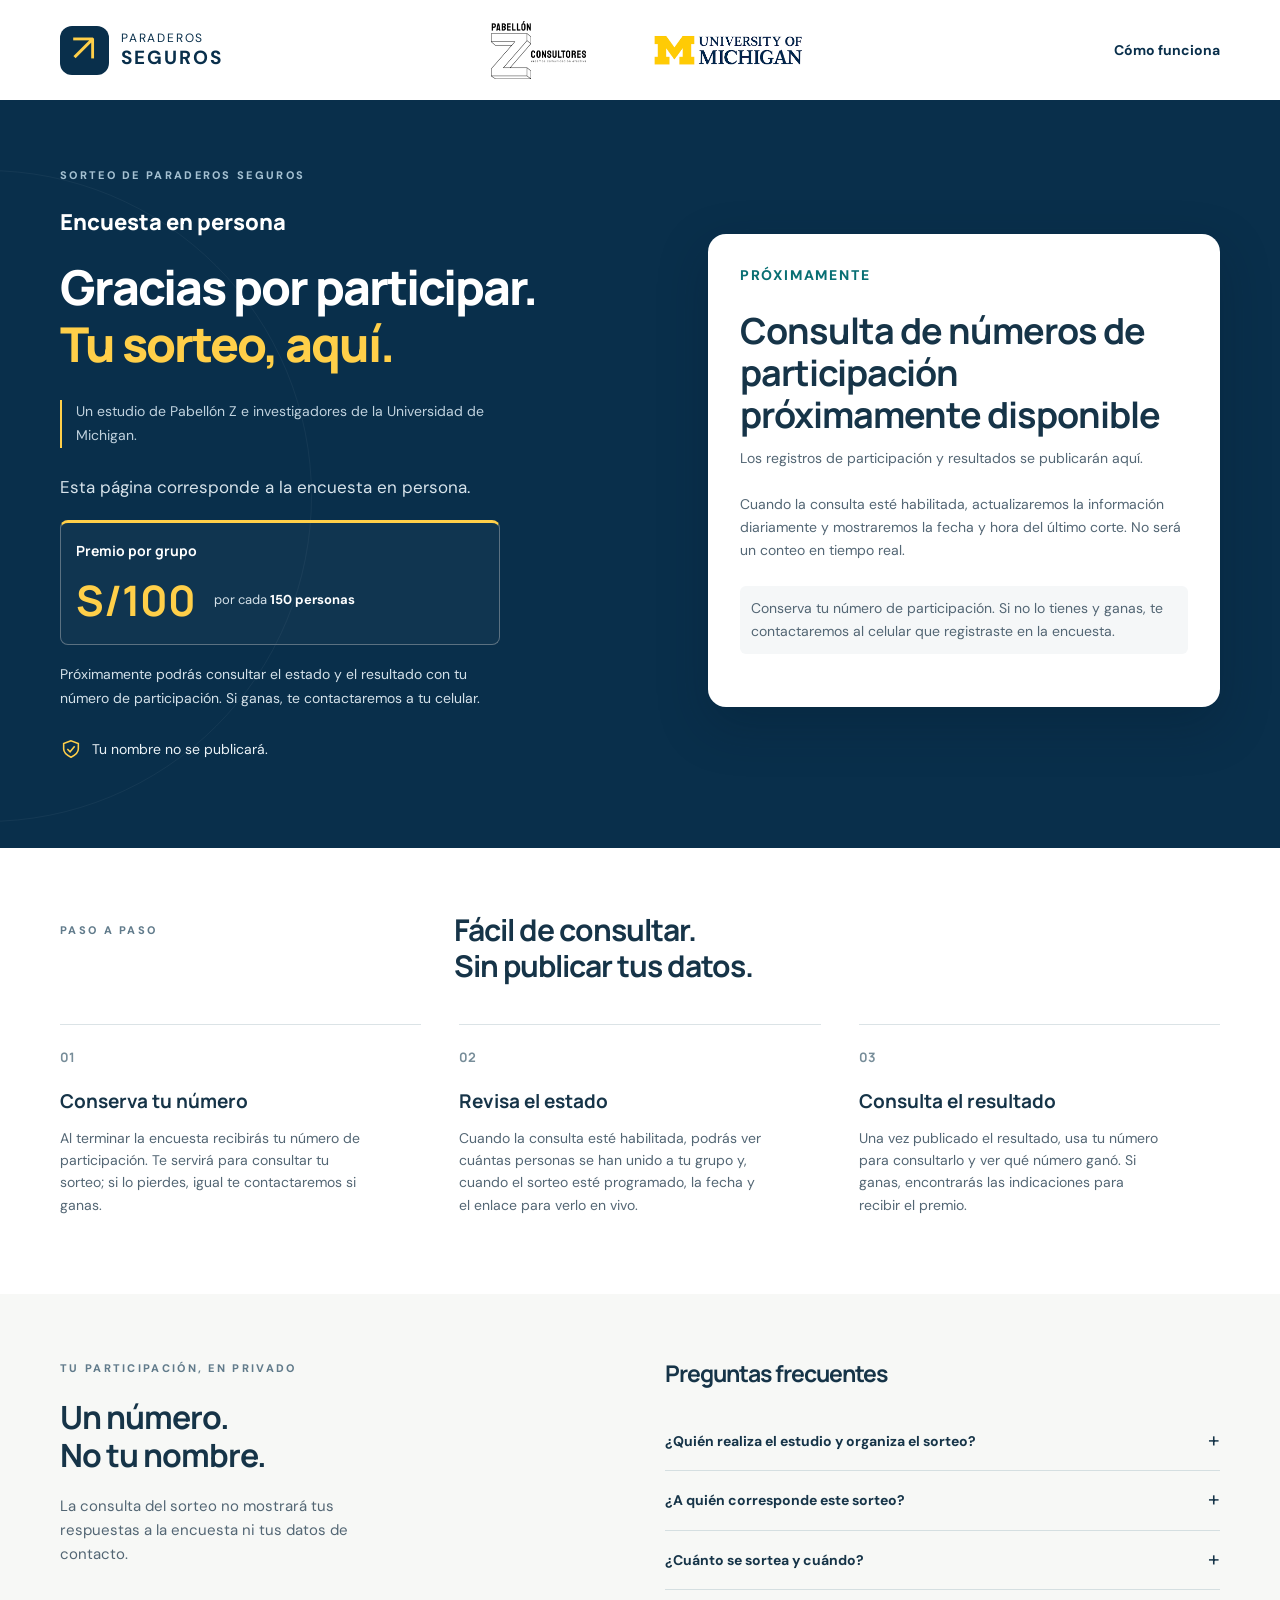
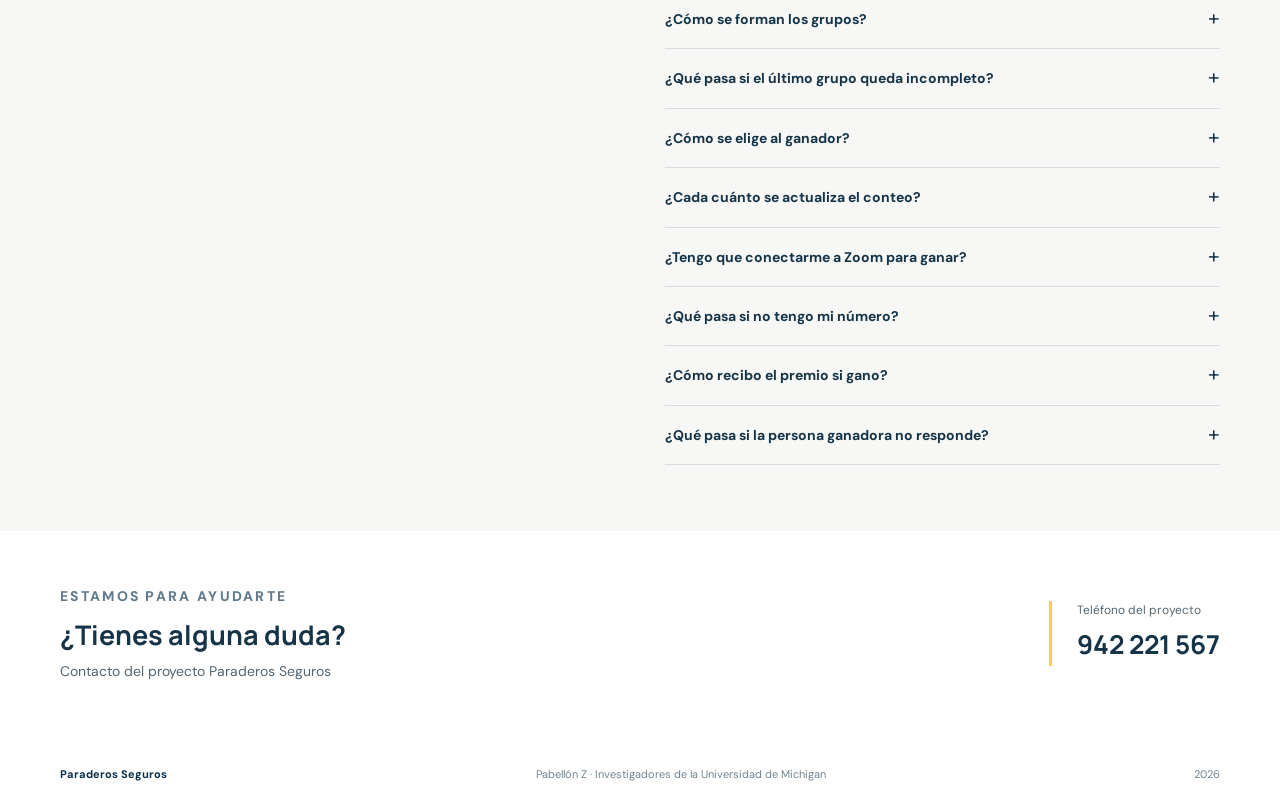
==== presencial.html @ fc578a71 "Publicar web de Paraderos Seguros y páginas de sorteos" ====
<!doctype html>
<html lang="es">
<head>
<meta charset="utf-8"><meta name="viewport" content="width=device-width, initial-scale=1">
<meta name="robots" content="noindex,nofollow"><meta name="description" content="Información sobre el sorteo de Paraderos Seguros. Consulta de números de participación próximamente disponible.">
<title>Encuesta en persona · Sorteo · Paraderos Seguros</title>
<link rel="stylesheet" href="style.css">
</head>
<body data-survey="censo">

<header class="header wrap"><a class="brand" href="index.html" aria-label="Paraderos Seguros, inicio"><span class="brand-icon" aria-hidden="true">↗</span><span>PARADEROS<br><b>SEGUROS</b></span></a><div class="institution-logos" aria-label="Instituciones del estudio"><img class="pz-logo" src="pabellon-z.png" alt="Pabellón Z"><img class="um-logo" src="michigan.png" alt="Universidad de Michigan"></div><a class="header-link" href="#como-funciona">Cómo funciona </a></header>
<main id="inicio">
<section class="hero"><div class="wrap hero-grid"><div class="hero-copy"><p class="eyebrow">SORTEO DE PARADEROS SEGUROS</p><p class="page-survey-label">Encuesta en persona</p><h1>Gracias por participar.<br><span>Tu sorteo, aquí.</span></h1><p class="study-credit">Un estudio de Pabellón Z e investigadores de la Universidad de Michigan.</p><p class="hero-intro">Esta página corresponde a la encuesta en persona.</p><div class="prize-options single-prize"><div class="prize-option in-person"><h2>Premio por grupo</h2><p><strong>S/100</strong><span>por cada <b>150 personas</b></span></p></div></div><p class="hero-explanation">Próximamente podrás consultar el estado y el resultado con tu número de participación. Si ganas, te contactaremos a tu celular.</p><p class="privacy"><svg viewBox="0 0 24 24" aria-hidden="true"><path d="M12 3 4 6v6c0 5 8 9 8 9s8-4 8-9V6Z"/><path d="m8 12 3 3 5-6"/></svg>Tu nombre no se publicará.</p></div>
<div class="lookup-card coming-soon" role="status"><p class="mini-label">PRÓXIMAMENTE</p><h2>Consulta de números de participación próximamente disponible</h2><p>Los registros de participación y resultados se publicarán aquí.</p><p>Cuando la consulta esté habilitada, actualizaremos la información diariamente y mostraremos la fecha y hora del último corte. No será un conteo en tiempo real.</p><p class="number-help">Conserva tu número de participación. Si no lo tienes y ganas, te contactaremos al celular que registraste en la encuesta.</p></div></div></section><section class="wrap how" id="como-funciona"><div class="section-heading"><p class="eyebrow">PASO A PASO</p><h2>Fácil de consultar.<br>Sin publicar tus datos.</h2></div><div class="steps"><article><span class="step-number">01</span><h3>Conserva tu número</h3><p>Al terminar la encuesta recibirás tu número de participación. Te servirá para consultar tu sorteo; si lo pierdes, igual te contactaremos si ganas.</p></article><article><span class="step-number">02</span><h3>Revisa el estado</h3><p>Cuando la consulta esté habilitada, podrás ver cuántas personas se han unido a tu grupo y, cuando el sorteo esté programado, la fecha y el enlace para verlo en vivo.</p></article><article><span class="step-number">03</span><h3>Consulta el resultado</h3><p>Una vez publicado el resultado, usa tu número para consultarlo y ver qué número ganó. Si ganas, encontrarás las indicaciones para recibir el premio.</p></article></div></section>
<section class="info-section"><div class="wrap info-grid"><div><p class="eyebrow">TU PARTICIPACIÓN, EN PRIVADO</p><h2>Un número.<br>No tu nombre.</h2><p class="info-copy">La consulta del sorteo no mostrará tus respuestas a la encuesta ni tus datos de contacto.</p></div><div class="faq"><h2>Preguntas frecuentes</h2>
<details><summary>¿Quién realiza el estudio y organiza el sorteo?</summary><p>Paraderos Seguros es un estudio realizado por Pabellón Z e investigadores de la Universidad de Michigan. Este mismo equipo organiza el sorteo y la transmisión en vivo por Zoom.</p></details>
<details><summary>¿A quién corresponde este sorteo?</summary><p>Este sorteo corresponde a las personas registradas en la encuesta en persona. Cada persona participa únicamente en la encuesta y el sorteo que le corresponden.</p></details>
<details><summary>¿Cuánto se sortea y cuándo?</summary><p>Sorteamos S/100 por cada grupo de 150 personas de la encuesta en persona. Una vez que se complete un grupo, el equipo fijará y publicará la fecha del sorteo. Al terminar el estudio, el último grupo también participará por S/100 aunque tenga menos de 150 personas.</p></details>
<details><summary>¿Cómo se forman los grupos?</summary><p>Reunimos a las personas de la encuesta en persona de todos los paraderos por orden de registro hasta completar grupos de 150 personas.</p></details><details><summary>¿Qué pasa si el último grupo queda incompleto?</summary><p>Al finalizar el estudio, el último grupo de la encuesta en persona tendrá un sorteo de S/100 aunque no haya llegado a 150 personas. Publicaremos la fecha correspondiente.</p></details><details><summary>¿Cómo se elige al ganador?</summary><p>Se realiza un sorteo entre los números de participación del grupo. El primer número que salga será el ganador. Publicaremos ese número, sin el nombre de la persona.</p></details>
<details><summary>¿Cada cuánto se actualiza el conteo?</summary><p>Cuando la consulta esté habilitada, actualizaremos los conteos diariamente y mostraremos la fecha y hora del último corte. Los nuevos registros pueden aparecer en el corte siguiente; no es un contador en tiempo real.</p></details>
<details><summary>¿Tengo que conectarme a Zoom para ganar?</summary><p>No. Puedes seguir el sorteo en vivo por Zoom, pero si tu número gana, el equipo te contactará al celular que nos diste durante la encuesta. El resultado también quedará publicado aquí.</p></details>
<details><summary>¿Qué pasa si no tengo mi número?</summary><p>No hay problema. Si resultas ganador o ganadora, te contactaremos al celular que nos diste durante la encuesta. No necesitas conservar tu número de participación para recibir el premio.</p></details>
<details><summary>¿Cómo recibo el premio si gano?</summary><p>Durante la encuesta verificamos tu número celular e identidad. Si ganas, el equipo te contactará a ese celular. Tendrás 14 días calendario desde el primer aviso al celular registrado para responder. Dejaremos constancia de los intentos de contacto y enviaremos recordatorios. El pago se realizará por Yape o transferencia.</p></details>
<details><summary>¿Qué pasa si la persona ganadora no responde?</summary><p>Si no responde en los 14 días calendario desde el primer aviso al celular registrado, realizaremos un nuevo sorteo entre las demás personas del mismo grupo. El número de la persona que no respondió quedará excluido de ese nuevo sorteo. Publicaremos el nuevo resultado sin divulgar nombres.</p></details></div></div></section>
<section class="wrap contact"><div><p class="eyebrow">ESTAMOS PARA AYUDARTE</p><h2>¿Tienes alguna duda?</h2><p>Contacto del proyecto Paraderos Seguros</p></div><div class="contact-number"><span>Teléfono del proyecto</span><strong>942 221 567</strong></div></section>

</main><footer class="wrap footer"><span>Paraderos Seguros</span><span>Pabellón Z · Investigadores de la Universidad de Michigan</span><span>2026</span></footer>
</body></html>
---- style.css ----
@import url('https://fonts.googleapis.com/css2?family=DM+Sans:wght@400;500;600;700&family=Manrope:wght@400;500;600;700;800&display=swap');
:root{--navy:#092f4b;--ink:#163448;--yellow:#ffcf49;--paper:#f7f8f6;--muted:#536674;--line:#dbe3e6}*{box-sizing:border-box}html{scroll-behavior:smooth;scroll-padding-top:24px}body{margin:0;color:var(--ink);background:#fff;font-family:'DM Sans',Arial,sans-serif;font-size:16px;line-height:1.6}.wrap{max-width:1160px;width:calc(100% - 64px);margin:auto}.demo-bar{background:#fff1bd;color:#493b15;text-align:center;padding:9px 20px;font-size:12px;font-weight:500;letter-spacing:.1px}.demo-tag{font-size:10px;font-weight:800;letter-spacing:1.5px;padding-right:14px}.header{display:flex;align-items:center;justify-content:space-between;height:100px}.brand{text-decoration:none;color:var(--navy);display:flex;align-items:center;gap:12px;font-size:12px;line-height:1.25;letter-spacing:1.8px}.brand b{font-size:19px;letter-spacing:2px}.brand-icon{font-size:38px;width:49px;height:49px;background:var(--navy);color:var(--yellow);border-radius:12px;line-height:45px;text-align:center}.header-link{color:var(--navy);font-size:14px;font-weight:700;text-decoration:none}.header-link span{margin-left:15px}.hero{background:var(--navy);padding:67px 0 74px;position:relative;overflow:hidden}.hero:before{content:'';width:650px;height:650px;border:1px solid #ffffff0c;border-radius:50%;position:absolute;left:-340px;top:70px;pointer-events:none}.hero-grid{display:grid;grid-template-columns:1.12fr 1fr;gap:74px;align-items:center;position:relative}.eyebrow{font-size:11px;font-weight:800;letter-spacing:2.3px;margin:0 0 20px}.hero .eyebrow{color:#a5c1d2}h1,h2,h3{font-family:'Manrope',Arial,sans-serif;line-height:1.2}h1{font-size:48px;letter-spacing:-2px;font-weight:800;color:#fff;margin:0 0 27px}h1 span{color:var(--yellow)}.hero-intro{max-width:460px;color:#d7e3eb;font-size:17px;line-height:1.8}.hero-intro strong{color:#fff;font-weight:600}.privacy{display:flex;align-items:center;gap:10px;font-size:14px;color:#ecf3f7;margin-top:27px}.privacy svg{width:22px;height:22px;stroke:var(--yellow);stroke-width:1.7;fill:none}.lookup-card{background:#fff;border-radius:18px;padding:30px 32px;box-shadow:0 18px 50px #00182840}.card-heading{display:flex;align-items:center;justify-content:space-between}.mini-label{font-size:10px;letter-spacing:1.8px;font-weight:800;color:#607786}.mini-mark{color:#58778b}.lookup-card h2{font-size:29px;letter-spacing:-1px;margin:16px 0 10px}.lookup-card>p{color:var(--muted);font-size:14px;margin:0 0 23px}label{font-size:13px;font-weight:700;display:block;margin-bottom:8px}input{width:100%;border:1.5px solid #a7bac5;border-radius:8px;font:600 18px 'DM Sans',Arial,sans-serif;padding:15px;color:var(--navy);letter-spacing:1px;min-height:54px}input::placeholder{font-weight:400;color:#7a8e99;letter-spacing:0}.input-help{font-size:12px;color:#647580;margin:7px 0 18px}button{cursor:pointer;font-family:inherit}button:focus-visible,a:focus-visible,summary:focus-visible,input:focus-visible{outline:3px solid #5986ac;outline-offset:4px}.primary{border:0;background:var(--yellow);color:var(--navy);font-weight:800;font-size:15px;border-radius:8px;padding:16px 18px;display:flex;justify-content:space-between;width:100%;min-height:54px}.primary:hover{background:#f2bc29}.examples{border-top:1px solid var(--line);margin-top:22px;padding-top:15px}.examples p{font-size:11px;color:#647580;margin:0 0 8px}.example-buttons{display:flex;flex-wrap:wrap;gap:7px}.example-buttons button{font-size:11px;font-weight:600;background:#f3f6f7;border:1px solid #dbe3e6;color:#3b5565;border-radius:20px;padding:7px 10px;min-height:32px}.example-buttons button:hover{border-color:var(--navy);background:#e9eff2}.result{margin-top:22px;background:#f0f5f8;border-left:3px solid #5c829b;padding:18px;border-radius:0 8px 8px 0}.result h3{font-size:19px;margin:5px 0 9px}.result p{font-size:13px;margin:6px 0}.result .result-tag{font-size:10px;font-weight:800;letter-spacing:1px}.result dl{font-size:12px;margin:13px 0}.result dl div{display:flex;justify-content:space-between;gap:16px;padding:5px 0;border-bottom:1px solid #dbe3e6}.result dd{font-weight:700;margin:0}.result.winner{background:#edf7f1;border-color:#2d7e58}.result.error{background:#fff4e6;border-color:#b27320}.result .demo-result{font-size:11px;color:#556d7b;margin-top:12px}.how{padding-top:64px;padding-bottom:64px}.section-heading{display:flex;justify-content:space-between;align-items:flex-start;margin-bottom:40px}.section-heading .eyebrow{padding-top:10px;color:#617b8b}.section-heading h2{margin:0;width:66%;font-size:30px;letter-spacing:-1px}.steps{display:grid;grid-template-columns:repeat(3,1fr);gap:38px}.steps article{border-top:1px solid var(--line);padding-top:19px}.step-number{font-family:'Manrope',sans-serif;font-weight:700;font-size:13px;color:#778d99}.steps h3{font-size:19px;margin:20px 0 12px}.steps p{font-size:14px;color:var(--muted);max-width:305px}.info-section{background:var(--paper);padding:66px 0}.info-grid{display:grid;grid-template-columns:1fr 1.1fr;gap:100px}.info-grid h2{font-size:32px;letter-spacing:-1px;margin:0 0 19px}.info-grid .eyebrow{color:#617b8b}.info-copy{font-size:15px;color:var(--muted);max-width:350px}.ticket{background:#fff5cd;border:1px solid #e9d989;border-radius:11px;display:flex;align-items:center;justify-content:space-between;padding:25px;margin-top:30px;max-width:350px;transform:rotate(-3deg);box-shadow:0 7px 12px #1f384008}.ticket span:not(.ticket-star){font-size:9px;letter-spacing:1.6px;font-weight:800;display:block}.ticket b{font-family:monospace;font-size:27px;letter-spacing:2px;display:block;margin:8px 0}.ticket small{font-size:10px;color:#6e674d}.ticket-star{font-size:38px;color:#b48b12}.faq h2{font-size:23px;margin-bottom:24px}.faq details{border-bottom:1px solid #d5dfe1}.faq summary{padding:18px 24px 18px 0;font-size:14px;font-weight:700;cursor:pointer;list-style:none;position:relative}.faq summary:after{content:'+';position:absolute;right:0;font-size:21px;font-weight:400;top:12px}.faq details[open] summary:after{content:'−'}.faq details p{color:var(--muted);font-size:14px;margin:0 0 20px}.contact{padding-top:54px;padding-bottom:54px;display:flex;justify-content:space-between;align-items:center}.contact .eyebrow{color:#617b8b;margin-bottom:12px}.contact h2{font-size:27px;margin:0 0 8px}.contact p{font-size:14px;color:var(--muted);margin:0}.contact-number{border-left:3px solid var(--yellow);padding-left:25px;display:flex;flex-direction:column;gap:4px}.contact-number span{font-size:12px;color:var(--muted)}.contact-number strong{font-family:'Manrope',sans-serif;font-size:26px}.contact-number small{font-size:11px;color:#657780}.review-note{border:1px dashed #c3cfd5;background:#fafbfc;border-radius:10px;padding:22px;display:flex;gap:18px}.review-icon{font-size:25px;color:#6b8090}.review-note h2{font-size:14px;margin:0 0 8px}.review-note p{font-size:12px;color:#617480;margin:5px 0;line-height:1.65}.footer{display:flex;justify-content:space-between;gap:15px;padding-top:30px;padding-bottom:28px;color:#718490;font-size:11px}.footer span:first-child{color:var(--navy);font-weight:700}
@media(max-width:950px){.hero-grid{gap:35px}h1{font-size:39px}.lookup-card{padding:27px}.info-grid{gap:50px}}
@media(max-width:700px){.wrap{width:calc(100% - 36px)}.demo-bar{font-size:10px;padding:8px 16px}.demo-tag{display:block;padding:0;font-size:9px}.header{height:82px}.header-link{font-size:12px}.brand{font-size:9px}.brand b{font-size:16px}.brand-icon{width:40px;height:40px;line-height:36px;font-size:32px}.hero{padding:39px 0 35px}.hero-grid{grid-template-columns:1fr;gap:26px}h1{font-size:39px;letter-spacing:-1.5px}.hero-intro{font-size:15px;max-width:100%}.privacy{margin-top:20px}.lookup-card{padding:24px}.lookup-card h2{font-size:27px}.section-heading{display:block;margin-bottom:30px}.section-heading h2{width:100%;font-size:27px}.section-heading .eyebrow{padding:0}.how{padding-top:39px;padding-bottom:39px}.steps{grid-template-columns:1fr;gap:23px}.steps h3{margin:10px 0}.steps p{max-width:none;margin-bottom:0}.info-grid{grid-template-columns:1fr;gap:48px}.info-section{padding:40px 0}.info-grid h2{font-size:28px}.contact{display:block;padding-top:38px;padding-bottom:35px}.contact-number{margin-top:26px}.review-note{padding:18px;gap:12px}.footer{flex-direction:column;gap:5px;padding-top:25px}.ticket{transform:rotate(-2deg);margin-left:3px}.example-buttons button{min-height:39px}}
@media(prefers-reduced-motion:reduce){html{scroll-behavior:auto}}

.draw-panel{background:#fff;border:1px solid #d8e2e6;border-radius:9px;padding:16px;margin:16px 0 8px}.result .count-line{margin:0 0 10px;display:flex;align-items:baseline;gap:7px;flex-wrap:wrap}.count-line strong{font-family:Manrope,Arial,sans-serif;font-size:33px;line-height:1.15;color:var(--navy)}.count-line span{font-size:14px;color:#536674}progress{appearance:none;-webkit-appearance:none;display:block;width:100%;height:10px;border:0;border-radius:12px;overflow:hidden;background:#e5edf1}progress::-webkit-progress-bar{background:#e5edf1}progress::-webkit-progress-value{background:#c68d00;border-radius:12px}progress::-moz-progress-bar{background:#c68d00;border-radius:12px}.result .count-caption{font-size:13px;font-weight:600;margin:10px 0}.result .small-note{font-size:11px;line-height:1.6;color:#536674;margin:8px 0 0}.draw-panel h4{font-family:Manrope,Arial,sans-serif;font-size:17px;margin:16px 0 12px}.zoom-link{display:block;width:100%;border:0;border-radius:7px;background:var(--navy);color:white;font-size:13px;font-weight:700;padding:13px;text-align:center;text-decoration:none;white-space:normal}.zoom-link:disabled{background:#dce4e9;color:#586b78;cursor:default}.winner-panel{border-color:#bed9c9;background:#f7fcf8}.winner-label{font-size:9px;font-weight:800;letter-spacing:1.5px;color:#32664c}.winning-number{display:block;font-family:monospace;font-size:29px;letter-spacing:2px;color:#175537;margin:10px 0}.result dd{text-align:right;overflow-wrap:anywhere;max-width:65%}

.study-credit{font-size:14px;line-height:1.7;color:#c0d2de;max-width:440px;border-left:2px solid var(--yellow);padding-left:14px;margin:0 0 24px}

.institution-logos{display:flex;align-items:center;gap:25px;margin:0 25px}.institution-logos img{display:block;object-fit:contain}.pz-logo{width:82px;height:58px}.um-logo{width:190px;height:64px}.survey-picker{border:0;border-bottom:1px solid var(--line);margin:0 0 22px;padding:0 0 20px;display:flex;gap:10px;flex-wrap:wrap}.survey-picker legend{font-size:12px;font-weight:700;margin-bottom:10px}.survey-picker label{display:flex;align-items:center;gap:7px;background:#f1f5f7;padding:10px 12px;border:1px solid #cfdae1;border-radius:8px;cursor:pointer;margin:0;font-size:12px}.survey-picker label:has(input:checked){background:#e7eff4;border-color:var(--navy)}.survey-picker input{width:16px;height:16px;min-height:0;margin:0;accent-color:var(--navy)}.number-help{font-size:12px;color:#536674;background:#f5f7f8;border-radius:6px;padding:11px;margin:0 0 15px;line-height:1.6}.daily-summary{padding-top:44px;padding-bottom:0}.daily-summary h2{font-size:28px;margin:0 0 10px}.daily-summary>p:not(.eyebrow){font-size:14px;color:var(--muted)}.daily-grid{display:grid;grid-template-columns:1fr 1fr;gap:24px;margin-top:25px}.daily-grid article{padding:24px;border:1px solid var(--line);border-radius:10px}.daily-grid h3{font-size:32px;margin:15px 0}.daily-grid small{font:400 14px 'DM Sans',Arial,sans-serif;color:#536674}.daily-grid p{font-size:13px;margin:14px 0 0}.daily-summary .cut-note{font-size:11px!important;margin-top:16px}.winning-number{font-size:24px;overflow-wrap:anywhere}.ticket b{font-size:23px}
@media(max-width:700px){.header{height:auto;min-height:135px;flex-wrap:wrap;padding-top:15px;padding-bottom:15px;gap:18px}.institution-logos{order:3;width:100%;justify-content:center;margin:0;gap:30px}.pz-logo{height:42px;width:68px}.um-logo{height:48px;width:160px}.daily-grid{grid-template-columns:1fr;gap:14px}.survey-picker{gap:7px}.survey-picker label{padding:10px 8px}.daily-summary h2{font-size:25px}}

@media(min-width:701px){.um-logo{width:235px;height:86px}.pz-logo{width:95px;height:65px}}

.prize-options{display:grid;grid-template-columns:1fr 1fr;gap:13px;margin:18px 0}.prize-option{border:1px solid #5b7181;border-top:3px solid var(--yellow);border-radius:8px;padding:18px 15px;background:#ffffff07}.prize-option.virtual{border-top-color:#8ddcd3}.prize-option h2{font-size:14px;font-weight:700;color:#fff;margin:0 0 13px;line-height:1.4}.prize-option p{margin:0;display:flex;flex-direction:column;gap:4px}.prize-option strong{color:var(--yellow);font-family:Manrope,Arial,sans-serif;font-size:32px;line-height:1.25}.prize-option.virtual strong{color:#a2e4dc}.prize-option span{font-size:13px;color:#d4e1e9;line-height:1.65}.prize-option b{color:#fff}.hero-explanation{font-size:14px;line-height:1.7;color:#d4e1e9;max-width:450px}.hero .hero-intro{margin-bottom:0}@media(max-width:380px){.prize-options{grid-template-columns:1fr}.prize-option{padding:14px}.prize-option p{flex-direction:row;align-items:center;gap:15px}}

.single-prize{grid-template-columns:1fr;max-width:440px}.single-prize .prize-option p{flex-direction:row;align-items:center;gap:18px}.single-prize .prize-option strong{font-size:42px}.single-survey-summary .daily-grid{grid-template-columns:1fr}.page-survey-label{display:inline-block;color:#fff;font-family:Manrope,Arial,sans-serif;font-size:22px;font-weight:800;margin:0 0 18px}.directory{min-height:70vh;padding:60px 0}.directory h1{color:var(--navy);font-size:40px}.directory-grid{display:grid;grid-template-columns:1fr 1fr;gap:24px}.directory-card{border:1px solid var(--line);border-radius:12px;padding:30px;color:var(--ink);text-decoration:none;display:block}.directory-card h2{font-size:24px}.directory-card:hover{border-color:var(--navy);background:#f5f8fa}.directory-card strong{font-size:30px}.directory-card .open-label{display:block;margin-top:20px;font-weight:700;color:#234d68}@media(max-width:700px){.directory-grid{grid-template-columns:1fr}.page-survey-label{font-size:20px}.directory{padding:35px 0}.single-prize .prize-option p{flex-wrap:wrap}}

.coming-soon h2{font-size:clamp(1.7rem,3vw,2.25rem);line-height:1.17}.coming-soon>p{line-height:1.65}.coming-soon .mini-label{color:#086f73;font-weight:800}.coming-soon .number-help{margin-top:24px}
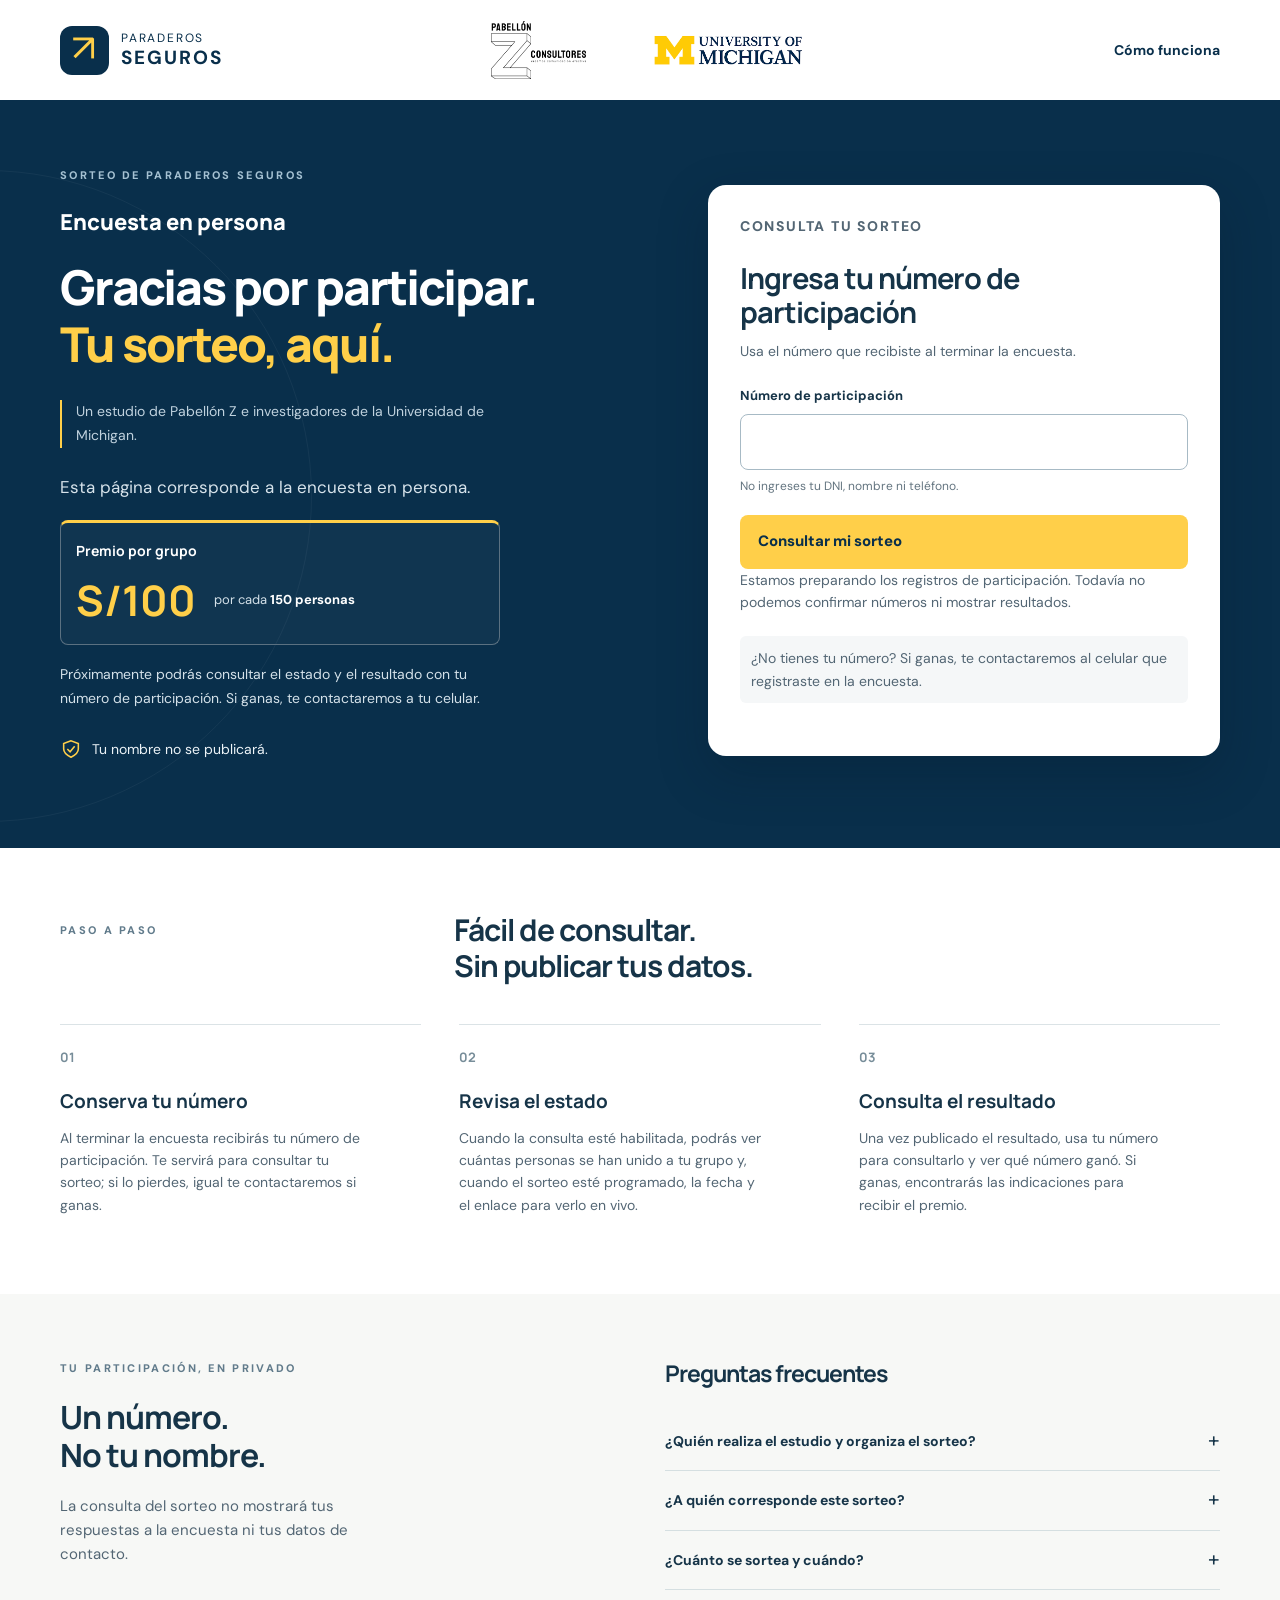
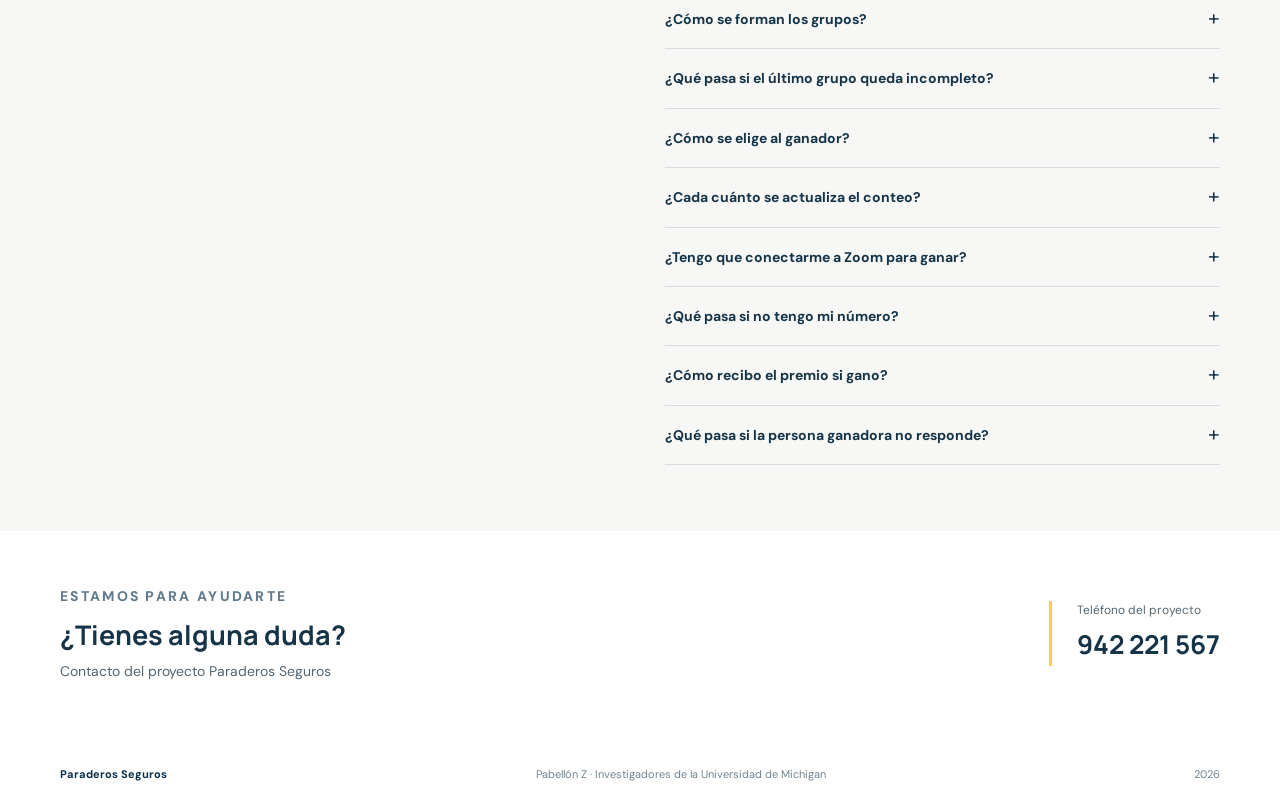
==== commit b76f1e84: "Añadir campo de consulta de números de sorteo" ====
--- a/presencial.html
+++ b/presencial.html
@@ -5,13 +5,14 @@
 <meta name="robots" content="noindex,nofollow"><meta name="description" content="Información sobre el sorteo de Paraderos Seguros. Consulta de números de participación próximamente disponible.">
 <title>Encuesta en persona · Sorteo · Paraderos Seguros</title>
 <link rel="stylesheet" href="style.css">
+<script src="consulta.js" defer></script>
 </head>
 <body data-survey="censo">
 
 <header class="header wrap"><a class="brand" href="index.html" aria-label="Paraderos Seguros, inicio"><span class="brand-icon" aria-hidden="true">↗</span><span>PARADEROS<br><b>SEGUROS</b></span></a><div class="institution-logos" aria-label="Instituciones del estudio"><img class="pz-logo" src="pabellon-z.png" alt="Pabellón Z"><img class="um-logo" src="michigan.png" alt="Universidad de Michigan"></div><a class="header-link" href="#como-funciona">Cómo funciona </a></header>
 <main id="inicio">
 <section class="hero"><div class="wrap hero-grid"><div class="hero-copy"><p class="eyebrow">SORTEO DE PARADEROS SEGUROS</p><p class="page-survey-label">Encuesta en persona</p><h1>Gracias por participar.<br><span>Tu sorteo, aquí.</span></h1><p class="study-credit">Un estudio de Pabellón Z e investigadores de la Universidad de Michigan.</p><p class="hero-intro">Esta página corresponde a la encuesta en persona.</p><div class="prize-options single-prize"><div class="prize-option in-person"><h2>Premio por grupo</h2><p><strong>S/100</strong><span>por cada <b>150 personas</b></span></p></div></div><p class="hero-explanation">Próximamente podrás consultar el estado y el resultado con tu número de participación. Si ganas, te contactaremos a tu celular.</p><p class="privacy"><svg viewBox="0 0 24 24" aria-hidden="true"><path d="M12 3 4 6v6c0 5 8 9 8 9s8-4 8-9V6Z"/><path d="m8 12 3 3 5-6"/></svg>Tu nombre no se publicará.</p></div>
-<div class="lookup-card coming-soon" role="status"><p class="mini-label">PRÓXIMAMENTE</p><h2>Consulta de números de participación próximamente disponible</h2><p>Los registros de participación y resultados se publicarán aquí.</p><p>Cuando la consulta esté habilitada, actualizaremos la información diariamente y mostraremos la fecha y hora del último corte. No será un conteo en tiempo real.</p><p class="number-help">Conserva tu número de participación. Si no lo tienes y ganas, te contactaremos al celular que registraste en la encuesta.</p></div></div></section><section class="wrap how" id="como-funciona"><div class="section-heading"><p class="eyebrow">PASO A PASO</p><h2>Fácil de consultar.<br>Sin publicar tus datos.</h2></div><div class="steps"><article><span class="step-number">01</span><h3>Conserva tu número</h3><p>Al terminar la encuesta recibirás tu número de participación. Te servirá para consultar tu sorteo; si lo pierdes, igual te contactaremos si ganas.</p></article><article><span class="step-number">02</span><h3>Revisa el estado</h3><p>Cuando la consulta esté habilitada, podrás ver cuántas personas se han unido a tu grupo y, cuando el sorteo esté programado, la fecha y el enlace para verlo en vivo.</p></article><article><span class="step-number">03</span><h3>Consulta el resultado</h3><p>Una vez publicado el resultado, usa tu número para consultarlo y ver qué número ganó. Si ganas, encontrarás las indicaciones para recibir el premio.</p></article></div></section>
+<div class="lookup-card"><p class="mini-label">CONSULTA TU SORTEO</p><h2>Ingresa tu número de participación</h2><p>Usa el número que recibiste al terminar la encuesta.</p><form id="lookup-form" novalidate><label for="participation">Número de participación</label><input id="participation" name="participation" type="text" autocomplete="off" autocapitalize="characters" spellcheck="false" maxlength="64" aria-describedby="lookup-help lookup-availability" required><p class="input-help" id="lookup-help">No ingreses tu DNI, nombre ni teléfono.</p><button class="primary" type="submit" disabled>Consultar mi sorteo</button></form><p class="small-note" id="lookup-availability">Estamos preparando los registros de participación. Todavía no podemos confirmar números ni mostrar resultados.</p><div id="lookup-result" class="result" role="status" aria-live="polite" aria-atomic="true" hidden></div><noscript><p>Activa JavaScript para usar este campo. Los registros de participación todavía están en preparación.</p></noscript><p class="number-help">¿No tienes tu número? Si ganas, te contactaremos al celular que registraste en la encuesta.</p></div></div></section><section class="wrap how" id="como-funciona"><div class="section-heading"><p class="eyebrow">PASO A PASO</p><h2>Fácil de consultar.<br>Sin publicar tus datos.</h2></div><div class="steps"><article><span class="step-number">01</span><h3>Conserva tu número</h3><p>Al terminar la encuesta recibirás tu número de participación. Te servirá para consultar tu sorteo; si lo pierdes, igual te contactaremos si ganas.</p></article><article><span class="step-number">02</span><h3>Revisa el estado</h3><p>Cuando la consulta esté habilitada, podrás ver cuántas personas se han unido a tu grupo y, cuando el sorteo esté programado, la fecha y el enlace para verlo en vivo.</p></article><article><span class="step-number">03</span><h3>Consulta el resultado</h3><p>Una vez publicado el resultado, usa tu número para consultarlo y ver qué número ganó. Si ganas, encontrarás las indicaciones para recibir el premio.</p></article></div></section>
 <section class="info-section"><div class="wrap info-grid"><div><p class="eyebrow">TU PARTICIPACIÓN, EN PRIVADO</p><h2>Un número.<br>No tu nombre.</h2><p class="info-copy">La consulta del sorteo no mostrará tus respuestas a la encuesta ni tus datos de contacto.</p></div><div class="faq"><h2>Preguntas frecuentes</h2>
 <details><summary>¿Quién realiza el estudio y organiza el sorteo?</summary><p>Paraderos Seguros es un estudio realizado por Pabellón Z e investigadores de la Universidad de Michigan. Este mismo equipo organiza el sorteo y la transmisión en vivo por Zoom.</p></details>
 <details><summary>¿A quién corresponde este sorteo?</summary><p>Este sorteo corresponde a las personas registradas en la encuesta en persona. Cada persona participa únicamente en la encuesta y el sorteo que le corresponden.</p></details>
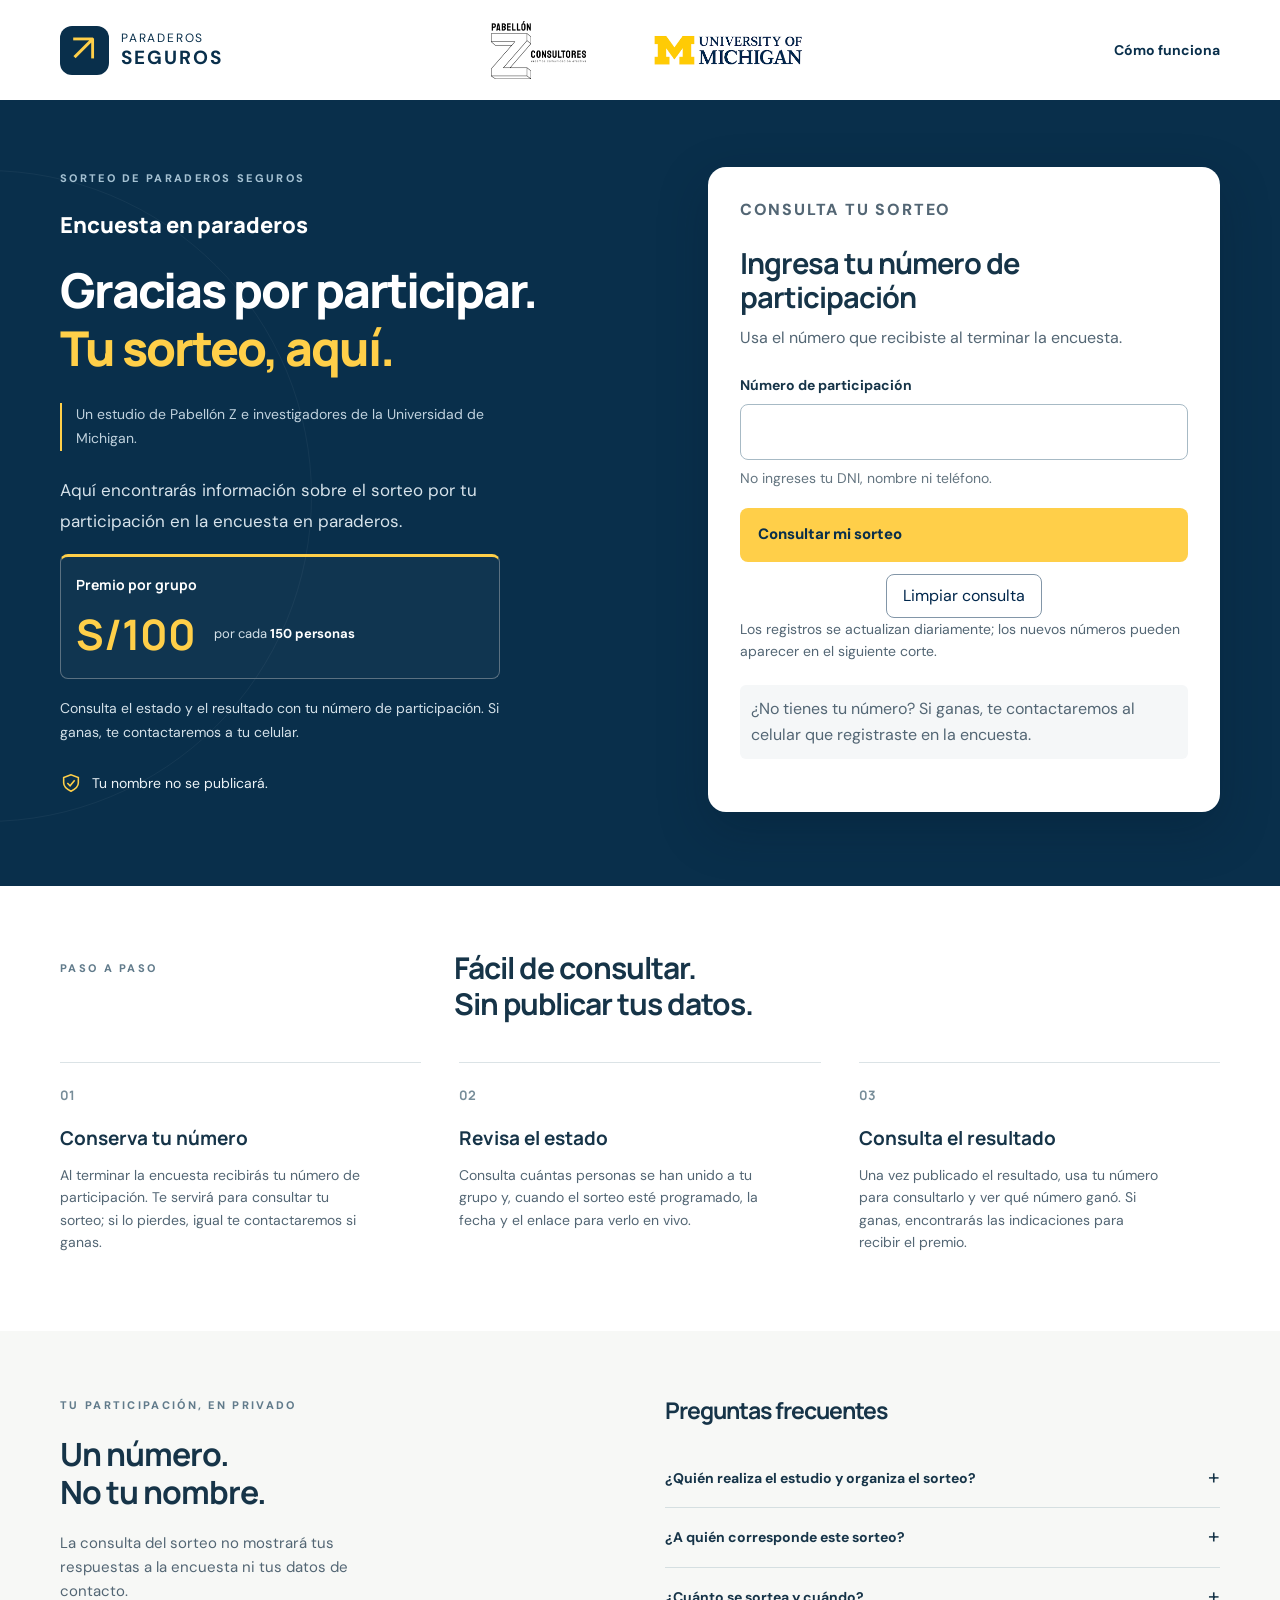
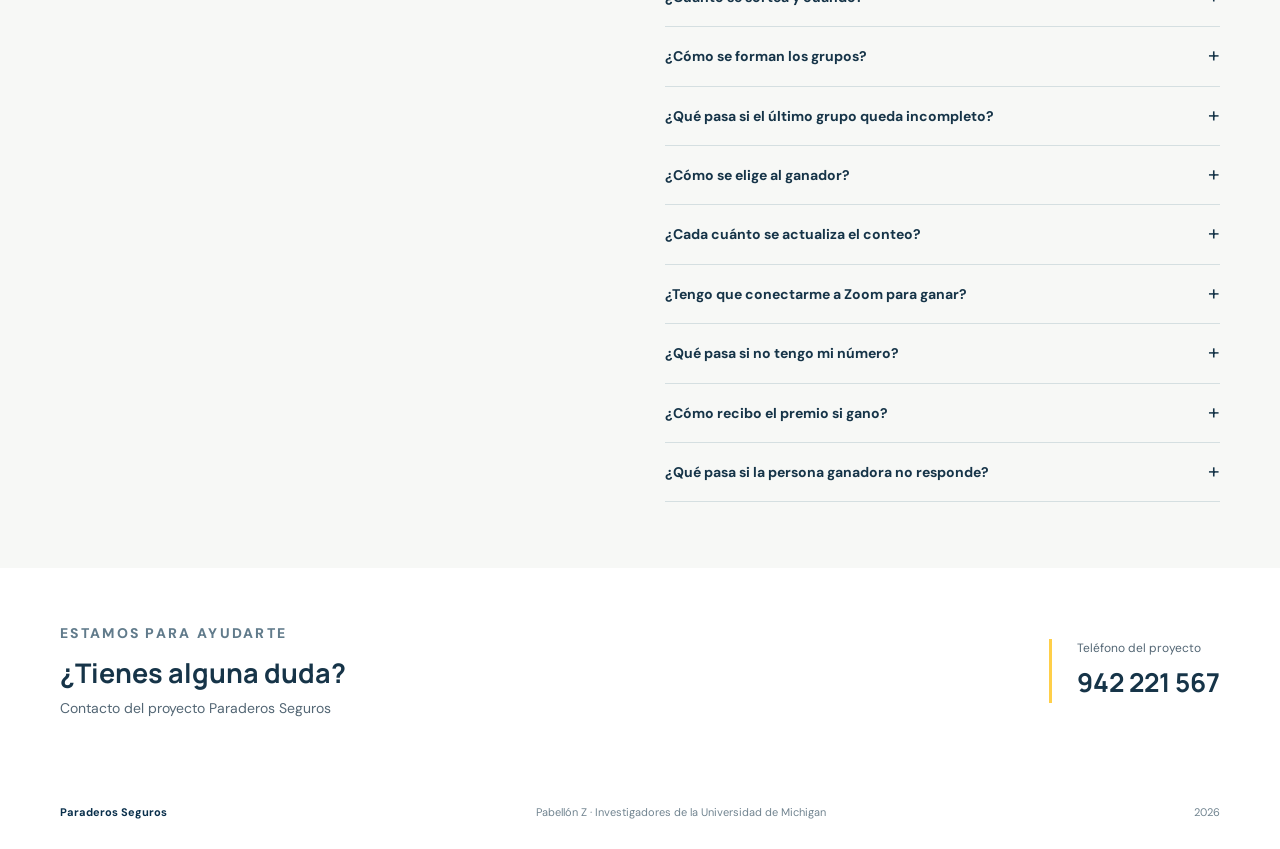
==== commit 3dd2b5c7: "Habilitar consulta de sorteo en paraderos" ====
--- a/presencial.html
+++ b/presencial.html
@@ -2,8 +2,8 @@
 <html lang="es">
 <head>
 <meta charset="utf-8"><meta name="viewport" content="width=device-width, initial-scale=1">
-<meta name="robots" content="noindex,nofollow"><meta name="description" content="Información sobre el sorteo de Paraderos Seguros. Consulta de números de participación próximamente disponible.">
-<title>Encuesta en persona · Sorteo · Paraderos Seguros</title>
+<meta name="robots" content="noindex,nofollow"><meta name="description" content="Información sobre el sorteo de Paraderos Seguros. Consulta tu número de participación y el estado de tu sorteo.">
+<title>Encuesta en paraderos · Sorteo · Paraderos Seguros</title>
 <link rel="stylesheet" href="style.css">
 <script src="consulta.js" defer></script>
 </head>
@@ -11,14 +11,14 @@
 
 <header class="header wrap"><a class="brand" href="index.html" aria-label="Paraderos Seguros, inicio"><span class="brand-icon" aria-hidden="true">↗</span><span>PARADEROS<br><b>SEGUROS</b></span></a><div class="institution-logos" aria-label="Instituciones del estudio"><img class="pz-logo" src="pabellon-z.png" alt="Pabellón Z"><img class="um-logo" src="michigan.png" alt="Universidad de Michigan"></div><a class="header-link" href="#como-funciona">Cómo funciona </a></header>
 <main id="inicio">
-<section class="hero"><div class="wrap hero-grid"><div class="hero-copy"><p class="eyebrow">SORTEO DE PARADEROS SEGUROS</p><p class="page-survey-label">Encuesta en persona</p><h1>Gracias por participar.<br><span>Tu sorteo, aquí.</span></h1><p class="study-credit">Un estudio de Pabellón Z e investigadores de la Universidad de Michigan.</p><p class="hero-intro">Esta página corresponde a la encuesta en persona.</p><div class="prize-options single-prize"><div class="prize-option in-person"><h2>Premio por grupo</h2><p><strong>S/100</strong><span>por cada <b>150 personas</b></span></p></div></div><p class="hero-explanation">Próximamente podrás consultar el estado y el resultado con tu número de participación. Si ganas, te contactaremos a tu celular.</p><p class="privacy"><svg viewBox="0 0 24 24" aria-hidden="true"><path d="M12 3 4 6v6c0 5 8 9 8 9s8-4 8-9V6Z"/><path d="m8 12 3 3 5-6"/></svg>Tu nombre no se publicará.</p></div>
-<div class="lookup-card"><p class="mini-label">CONSULTA TU SORTEO</p><h2>Ingresa tu número de participación</h2><p>Usa el número que recibiste al terminar la encuesta.</p><form id="lookup-form" novalidate><label for="participation">Número de participación</label><input id="participation" name="participation" type="text" autocomplete="off" autocapitalize="characters" spellcheck="false" maxlength="64" aria-describedby="lookup-help lookup-availability" required><p class="input-help" id="lookup-help">No ingreses tu DNI, nombre ni teléfono.</p><button class="primary" type="submit" disabled>Consultar mi sorteo</button></form><p class="small-note" id="lookup-availability">Estamos preparando los registros de participación. Todavía no podemos confirmar números ni mostrar resultados.</p><div id="lookup-result" class="result" role="status" aria-live="polite" aria-atomic="true" hidden></div><noscript><p>Activa JavaScript para usar este campo. Los registros de participación todavía están en preparación.</p></noscript><p class="number-help">¿No tienes tu número? Si ganas, te contactaremos al celular que registraste en la encuesta.</p></div></div></section><section class="wrap how" id="como-funciona"><div class="section-heading"><p class="eyebrow">PASO A PASO</p><h2>Fácil de consultar.<br>Sin publicar tus datos.</h2></div><div class="steps"><article><span class="step-number">01</span><h3>Conserva tu número</h3><p>Al terminar la encuesta recibirás tu número de participación. Te servirá para consultar tu sorteo; si lo pierdes, igual te contactaremos si ganas.</p></article><article><span class="step-number">02</span><h3>Revisa el estado</h3><p>Cuando la consulta esté habilitada, podrás ver cuántas personas se han unido a tu grupo y, cuando el sorteo esté programado, la fecha y el enlace para verlo en vivo.</p></article><article><span class="step-number">03</span><h3>Consulta el resultado</h3><p>Una vez publicado el resultado, usa tu número para consultarlo y ver qué número ganó. Si ganas, encontrarás las indicaciones para recibir el premio.</p></article></div></section>
+<section class="hero"><div class="wrap hero-grid"><div class="hero-copy"><p class="eyebrow">SORTEO DE PARADEROS SEGUROS</p><p class="page-survey-label">Encuesta en paraderos</p><h1>Gracias por participar.<br><span>Tu sorteo, aquí.</span></h1><p class="study-credit">Un estudio de Pabellón Z e investigadores de la Universidad de Michigan.</p><p class="hero-intro">Aquí encontrarás información sobre el sorteo por tu participación en la encuesta en paraderos.</p><div class="prize-options single-prize"><div class="prize-option in-person"><h2>Premio por grupo</h2><p><strong>S/100</strong><span>por cada <b>150 personas</b></span></p></div></div><p class="hero-explanation">Consulta el estado y el resultado con tu número de participación. Si ganas, te contactaremos a tu celular.</p><p class="privacy"><svg viewBox="0 0 24 24" aria-hidden="true"><path d="M12 3 4 6v6c0 5 8 9 8 9s8-4 8-9V6Z"/><path d="m8 12 3 3 5-6"/></svg>Tu nombre no se publicará.</p></div>
+<div class="lookup-card"><p class="mini-label">CONSULTA TU SORTEO</p><h2>Ingresa tu número de participación</h2><p>Usa el número que recibiste al terminar la encuesta.</p><form id="lookup-form" novalidate><label for="participation">Número de participación</label><input id="participation" name="participation" type="text" autocomplete="off" autocapitalize="characters" spellcheck="false" maxlength="64" aria-describedby="lookup-help" required><p class="input-help" id="lookup-help">No ingreses tu DNI, nombre ni teléfono.</p><button class="primary" type="submit" disabled>Consultar mi sorteo</button><button class="clear-lookup" type="reset">Limpiar consulta</button></form><p class="small-note">Los registros se actualizan diariamente; los nuevos números pueden aparecer en el siguiente corte.</p><p class="small-note" id="last-update" hidden></p><div id="lookup-result" class="result" role="status" aria-live="polite" aria-atomic="true" hidden></div><noscript><p>Activa JavaScript para consultar tu número de participación.</p></noscript><p class="number-help">¿No tienes tu número? Si ganas, te contactaremos al celular que registraste en la encuesta.</p></div></div></section><section class="wrap how" id="como-funciona"><div class="section-heading"><p class="eyebrow">PASO A PASO</p><h2>Fácil de consultar.<br>Sin publicar tus datos.</h2></div><div class="steps"><article><span class="step-number">01</span><h3>Conserva tu número</h3><p>Al terminar la encuesta recibirás tu número de participación. Te servirá para consultar tu sorteo; si lo pierdes, igual te contactaremos si ganas.</p></article><article><span class="step-number">02</span><h3>Revisa el estado</h3><p>Consulta cuántas personas se han unido a tu grupo y, cuando el sorteo esté programado, la fecha y el enlace para verlo en vivo.</p></article><article><span class="step-number">03</span><h3>Consulta el resultado</h3><p>Una vez publicado el resultado, usa tu número para consultarlo y ver qué número ganó. Si ganas, encontrarás las indicaciones para recibir el premio.</p></article></div></section>
 <section class="info-section"><div class="wrap info-grid"><div><p class="eyebrow">TU PARTICIPACIÓN, EN PRIVADO</p><h2>Un número.<br>No tu nombre.</h2><p class="info-copy">La consulta del sorteo no mostrará tus respuestas a la encuesta ni tus datos de contacto.</p></div><div class="faq"><h2>Preguntas frecuentes</h2>
 <details><summary>¿Quién realiza el estudio y organiza el sorteo?</summary><p>Paraderos Seguros es un estudio realizado por Pabellón Z e investigadores de la Universidad de Michigan. Este mismo equipo organiza el sorteo y la transmisión en vivo por Zoom.</p></details>
-<details><summary>¿A quién corresponde este sorteo?</summary><p>Este sorteo corresponde a las personas registradas en la encuesta en persona. Cada persona participa únicamente en la encuesta y el sorteo que le corresponden.</p></details>
-<details><summary>¿Cuánto se sortea y cuándo?</summary><p>Sorteamos S/100 por cada grupo de 150 personas de la encuesta en persona. Una vez que se complete un grupo, el equipo fijará y publicará la fecha del sorteo. Al terminar el estudio, el último grupo también participará por S/100 aunque tenga menos de 150 personas.</p></details>
-<details><summary>¿Cómo se forman los grupos?</summary><p>Reunimos a las personas de la encuesta en persona de todos los paraderos por orden de registro hasta completar grupos de 150 personas.</p></details><details><summary>¿Qué pasa si el último grupo queda incompleto?</summary><p>Al finalizar el estudio, el último grupo de la encuesta en persona tendrá un sorteo de S/100 aunque no haya llegado a 150 personas. Publicaremos la fecha correspondiente.</p></details><details><summary>¿Cómo se elige al ganador?</summary><p>Se realiza un sorteo entre los números de participación del grupo. El primer número que salga será el ganador. Publicaremos ese número, sin el nombre de la persona.</p></details>
-<details><summary>¿Cada cuánto se actualiza el conteo?</summary><p>Cuando la consulta esté habilitada, actualizaremos los conteos diariamente y mostraremos la fecha y hora del último corte. Los nuevos registros pueden aparecer en el corte siguiente; no es un contador en tiempo real.</p></details>
+<details><summary>¿A quién corresponde este sorteo?</summary><p>Este sorteo corresponde a las personas registradas en la encuesta en paraderos. Cada persona participa únicamente en la encuesta y el sorteo que le corresponden.</p></details>
+<details><summary>¿Cuánto se sortea y cuándo?</summary><p>Sorteamos S/100 por cada grupo de 150 personas de la encuesta en paraderos. Una vez que se complete un grupo, el equipo fijará y publicará la fecha del sorteo. Al terminar el estudio, el último grupo también participará por S/100 aunque tenga menos de 150 personas.</p></details>
+<details><summary>¿Cómo se forman los grupos?</summary><p>Reunimos a las personas de la encuesta en paraderos de todos los paraderos por orden de registro hasta completar grupos de 150 personas.</p></details><details><summary>¿Qué pasa si el último grupo queda incompleto?</summary><p>Al finalizar el estudio, el último grupo de la encuesta en paraderos tendrá un sorteo de S/100 aunque no haya llegado a 150 personas. Publicaremos la fecha correspondiente.</p></details><details><summary>¿Cómo se elige al ganador?</summary><p>Se realiza un sorteo entre los números de participación del grupo. El primer número que salga será el ganador. Publicaremos ese número, sin el nombre de la persona.</p></details>
+<details><summary>¿Cada cuánto se actualiza el conteo?</summary><p>Actualizamos los conteos diariamente y mostraremos la fecha y hora del último corte. Los nuevos registros pueden aparecer en el corte siguiente; no es un contador en tiempo real.</p></details>
 <details><summary>¿Tengo que conectarme a Zoom para ganar?</summary><p>No. Puedes seguir el sorteo en vivo por Zoom, pero si tu número gana, el equipo te contactará al celular que nos diste durante la encuesta. El resultado también quedará publicado aquí.</p></details>
 <details><summary>¿Qué pasa si no tengo mi número?</summary><p>No hay problema. Si resultas ganador o ganadora, te contactaremos al celular que nos diste durante la encuesta. No necesitas conservar tu número de participación para recibir el premio.</p></details>
 <details><summary>¿Cómo recibo el premio si gano?</summary><p>Durante la encuesta verificamos tu número celular e identidad. Si ganas, el equipo te contactará a ese celular. Tendrás 14 días calendario desde el primer aviso al celular registrado para responder. Dejaremos constancia de los intentos de contacto y enviaremos recordatorios. El pago se realizará por Yape o transferencia.</p></details>
--- a/style.css
+++ b/style.css
@@ -18,3 +18,6 @@
 .single-prize{grid-template-columns:1fr;max-width:440px}.single-prize .prize-option p{flex-direction:row;align-items:center;gap:18px}.single-prize .prize-option strong{font-size:42px}.single-survey-summary .daily-grid{grid-template-columns:1fr}.page-survey-label{display:inline-block;color:#fff;font-family:Manrope,Arial,sans-serif;font-size:22px;font-weight:800;margin:0 0 18px}.directory{min-height:70vh;padding:60px 0}.directory h1{color:var(--navy);font-size:40px}.directory-grid{display:grid;grid-template-columns:1fr 1fr;gap:24px}.directory-card{border:1px solid var(--line);border-radius:12px;padding:30px;color:var(--ink);text-decoration:none;display:block}.directory-card h2{font-size:24px}.directory-card:hover{border-color:var(--navy);background:#f5f8fa}.directory-card strong{font-size:30px}.directory-card .open-label{display:block;margin-top:20px;font-weight:700;color:#234d68}@media(max-width:700px){.directory-grid{grid-template-columns:1fr}.page-survey-label{font-size:20px}.directory{padding:35px 0}.single-prize .prize-option p{flex-wrap:wrap}}
 
 .coming-soon h2{font-size:clamp(1.7rem,3vw,2.25rem);line-height:1.17}.coming-soon>p{line-height:1.65}.coming-soon .mini-label{color:#086f73;font-weight:800}.coming-soon .number-help{margin-top:24px}
+
+/* Consulta de participantes */
+.clear-lookup{display:block;margin:12px auto 0;min-height:44px;padding:8px 16px;background:transparent;border:1px solid #8296a8;border-radius:8px;color:#00274c;font:inherit;cursor:pointer}.clear-lookup:hover{background:#edf3f8}.primary:disabled{opacity:.65;cursor:wait}.lookup-card p,.result p{font-size:1rem}.lookup-card label,.input-help,.small-note{font-size:.875rem!important}.result[hidden]{display:none}.result a{overflow-wrap:anywhere}.lookup-card input:focus-visible,.lookup-card button:focus-visible{outline:3px solid #2974aa;outline-offset:3px}
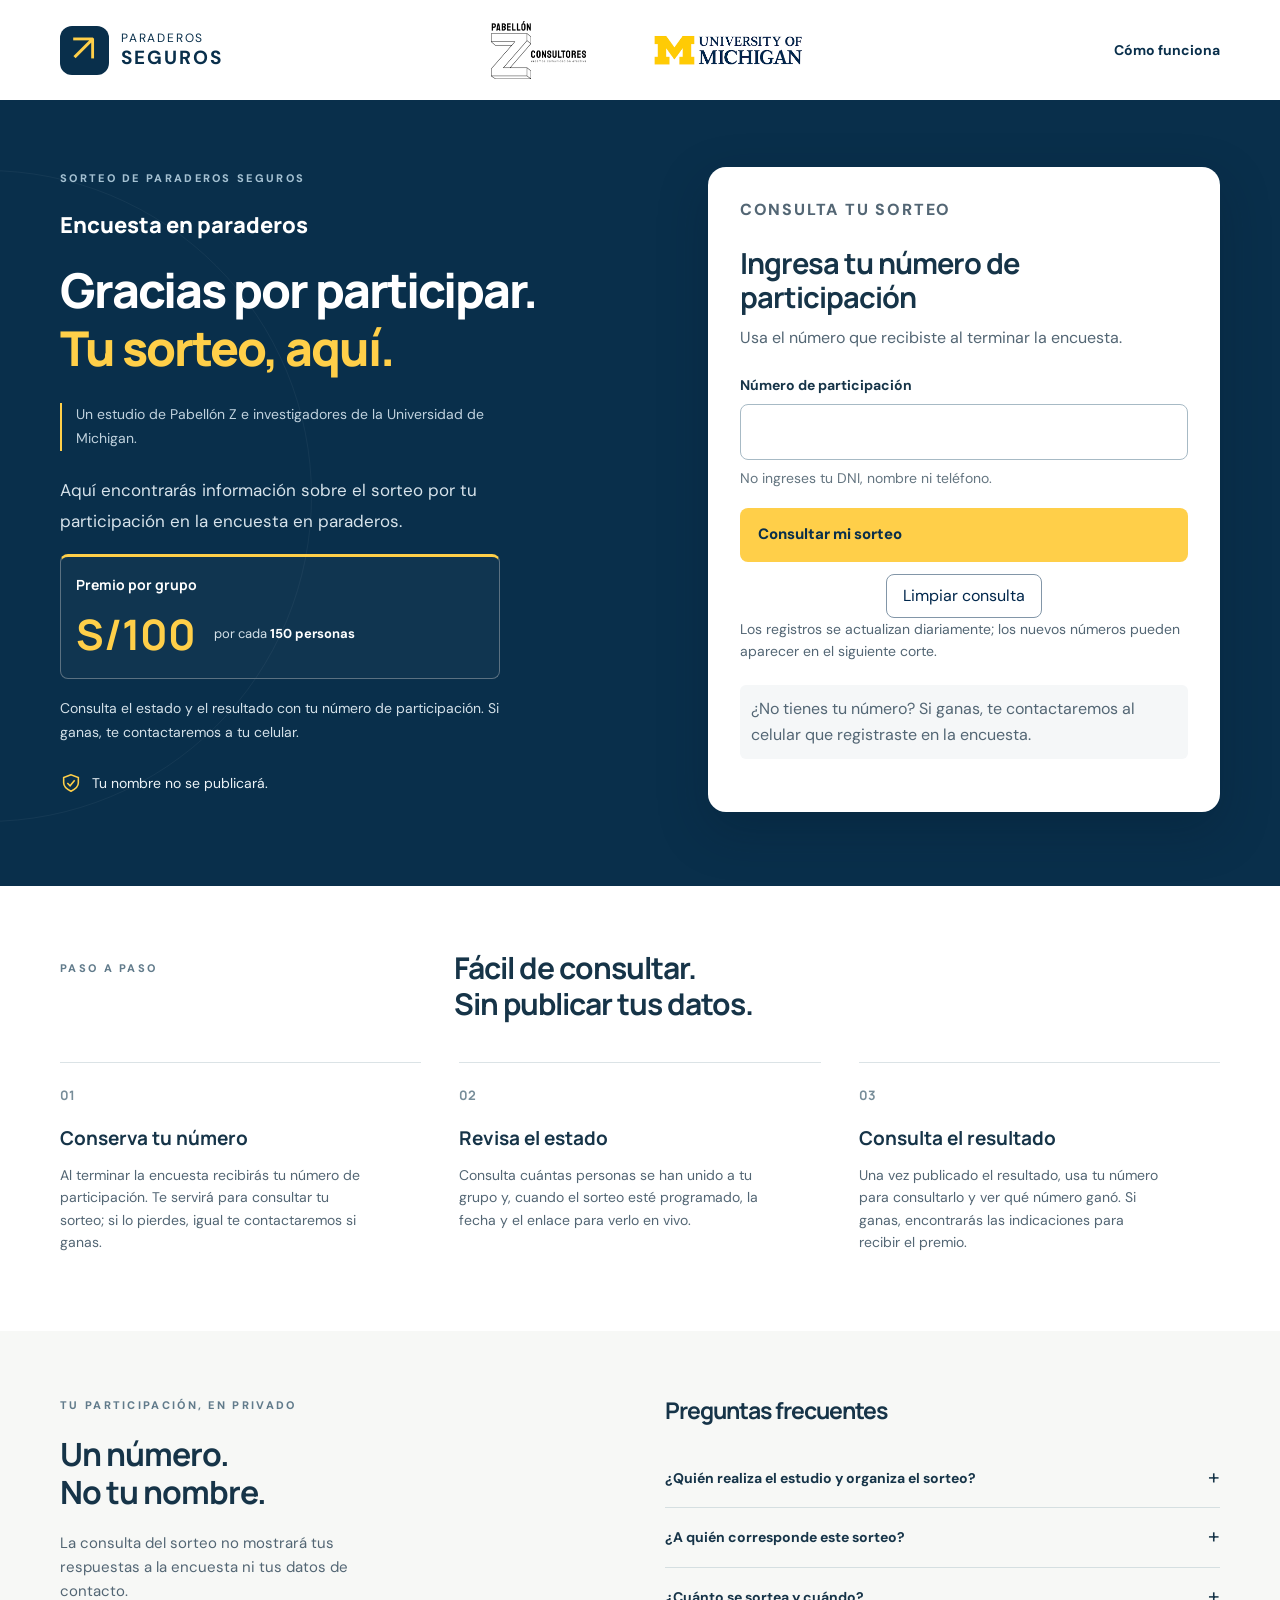
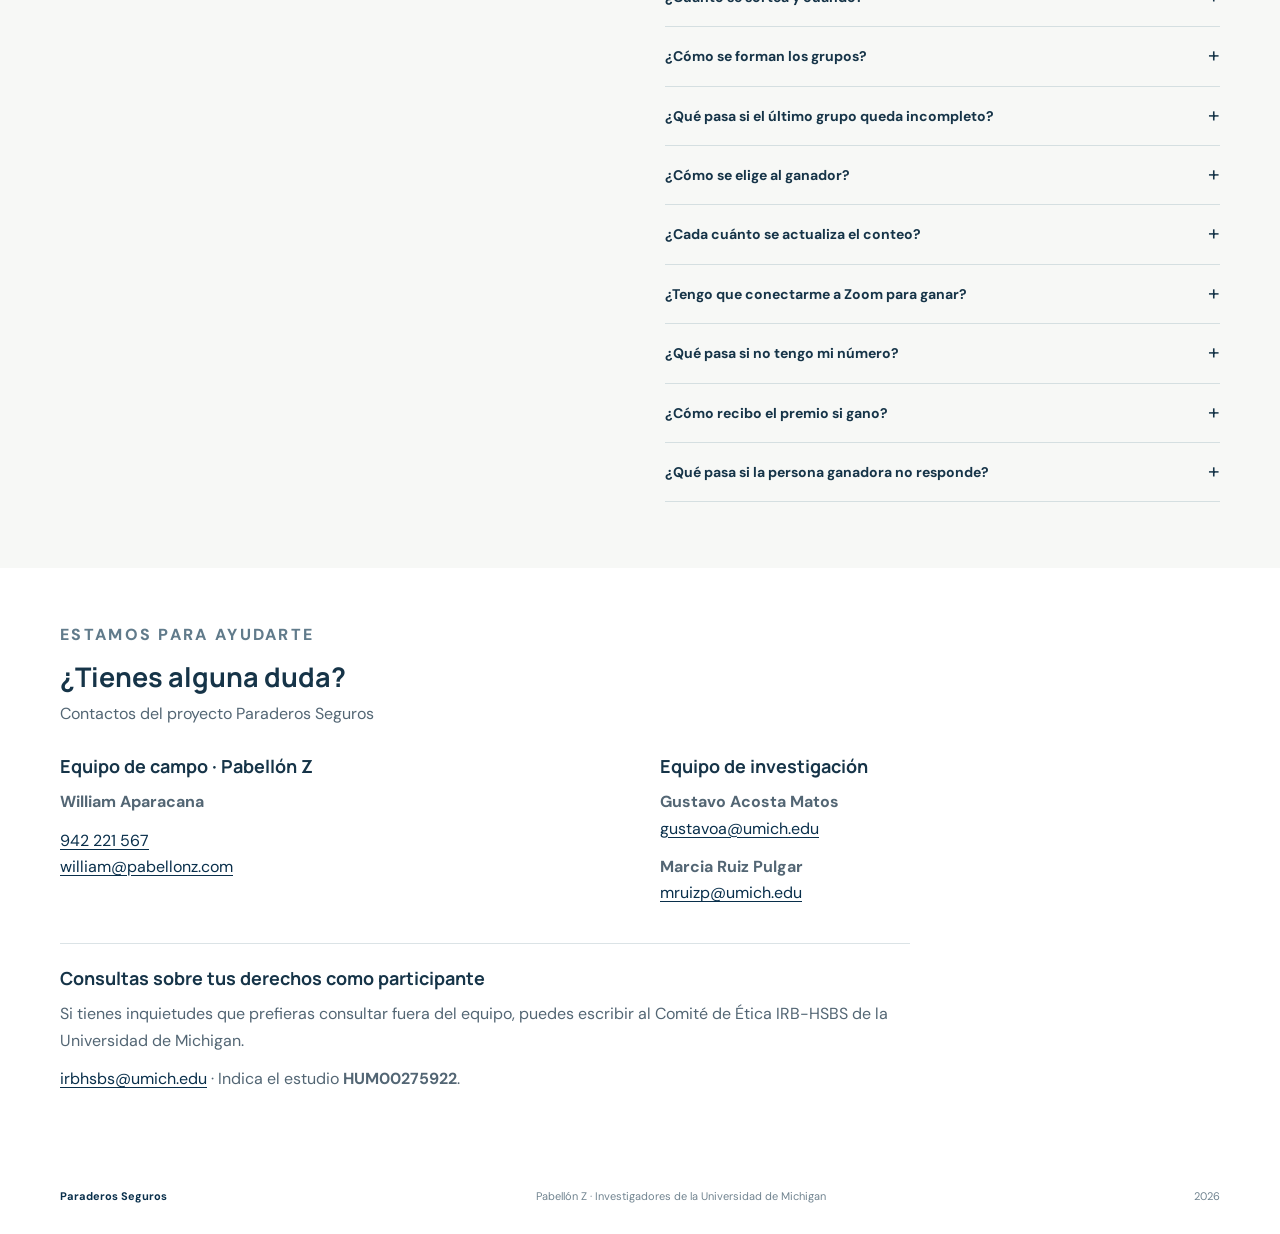
==== commit 84b9e319: "Añadir contactos del equipo y comité de ética" ====
--- a/presencial.html
+++ b/presencial.html
@@ -23,7 +23,10 @@
 <details><summary>¿Qué pasa si no tengo mi número?</summary><p>No hay problema. Si resultas ganador o ganadora, te contactaremos al celular que nos diste durante la encuesta. No necesitas conservar tu número de participación para recibir el premio.</p></details>
 <details><summary>¿Cómo recibo el premio si gano?</summary><p>Durante la encuesta verificamos tu número celular e identidad. Si ganas, el equipo te contactará a ese celular. Tendrás 14 días calendario desde el primer aviso al celular registrado para responder. Dejaremos constancia de los intentos de contacto y enviaremos recordatorios. El pago se realizará por Yape o transferencia.</p></details>
 <details><summary>¿Qué pasa si la persona ganadora no responde?</summary><p>Si no responde en los 14 días calendario desde el primer aviso al celular registrado, realizaremos un nuevo sorteo entre las demás personas del mismo grupo. El número de la persona que no respondió quedará excluido de ese nuevo sorteo. Publicaremos el nuevo resultado sin divulgar nombres.</p></details></div></div></section>
-<section class="wrap contact"><div><p class="eyebrow">ESTAMOS PARA AYUDARTE</p><h2>¿Tienes alguna duda?</h2><p>Contacto del proyecto Paraderos Seguros</p></div><div class="contact-number"><span>Teléfono del proyecto</span><strong>942 221 567</strong></div></section>
+<section class="wrap contact contact-expanded" id="contacto"><div><p class="eyebrow">ESTAMOS PARA AYUDARTE</p><h2>¿Tienes alguna duda?</h2><p>Contactos del proyecto Paraderos Seguros</p></div>
+<div class="contact-grid"><div><h3>Equipo de campo · Pabellón Z</h3><p><strong>William Aparacana</strong></p><p><a href="tel:+51942221567">942 221 567</a><br><a href="mailto:william@pabellonz.com">william@pabellonz.com</a></p></div>
+<div><h3>Equipo de investigación</h3><p><strong>Gustavo Acosta Matos</strong><br><a href="mailto:gustavoa@umich.edu">gustavoa@umich.edu</a></p><p><strong>Marcia Ruiz Pulgar</strong><br><a href="mailto:mruizp@umich.edu">mruizp@umich.edu</a></p></div></div>
+<div class="ethics-contact"><h3>Consultas sobre tus derechos como participante</h3><p>Si tienes inquietudes que prefieras consultar fuera del equipo, puedes escribir al Comité de Ética IRB-HSBS de la Universidad de Michigan.</p><p><a href="mailto:irbhsbs@umich.edu">irbhsbs@umich.edu</a> · Indica el estudio <strong>HUM00275922</strong>.</p></div></section>
 
 </main><footer class="wrap footer"><span>Paraderos Seguros</span><span>Pabellón Z · Investigadores de la Universidad de Michigan</span><span>2026</span></footer>
 </body></html>
--- a/style.css
+++ b/style.css
@@ -21,3 +21,6 @@
 
 /* Consulta de participantes */
 .clear-lookup{display:block;margin:12px auto 0;min-height:44px;padding:8px 16px;background:transparent;border:1px solid #8296a8;border-radius:8px;color:#00274c;font:inherit;cursor:pointer}.clear-lookup:hover{background:#edf3f8}.primary:disabled{opacity:.65;cursor:wait}.lookup-card p,.result p{font-size:1rem}.lookup-card label,.input-help,.small-note{font-size:.875rem!important}.result[hidden]{display:none}.result a{overflow-wrap:anywhere}.lookup-card input:focus-visible,.lookup-card button:focus-visible{outline:3px solid #2974aa;outline-offset:3px}
+
+/* Contactos del equipo y comité de ética */
+.contact-expanded{display:block}.contact-expanded .contact-grid{display:grid;grid-template-columns:1fr 1fr;gap:40px;margin-top:28px}.contact-expanded h3{font-size:18px;margin:0 0 12px}.contact-expanded p{font-size:16px;line-height:1.65;margin:0 0 12px}.contact-expanded a{color:var(--navy);text-underline-offset:3px;overflow-wrap:anywhere}.ethics-contact{border-top:1px solid var(--line);padding-top:24px;margin-top:24px;max-width:850px}@media(max-width:700px){.contact-expanded .contact-grid{grid-template-columns:1fr;gap:20px}.contact-expanded h3{font-size:17px}}
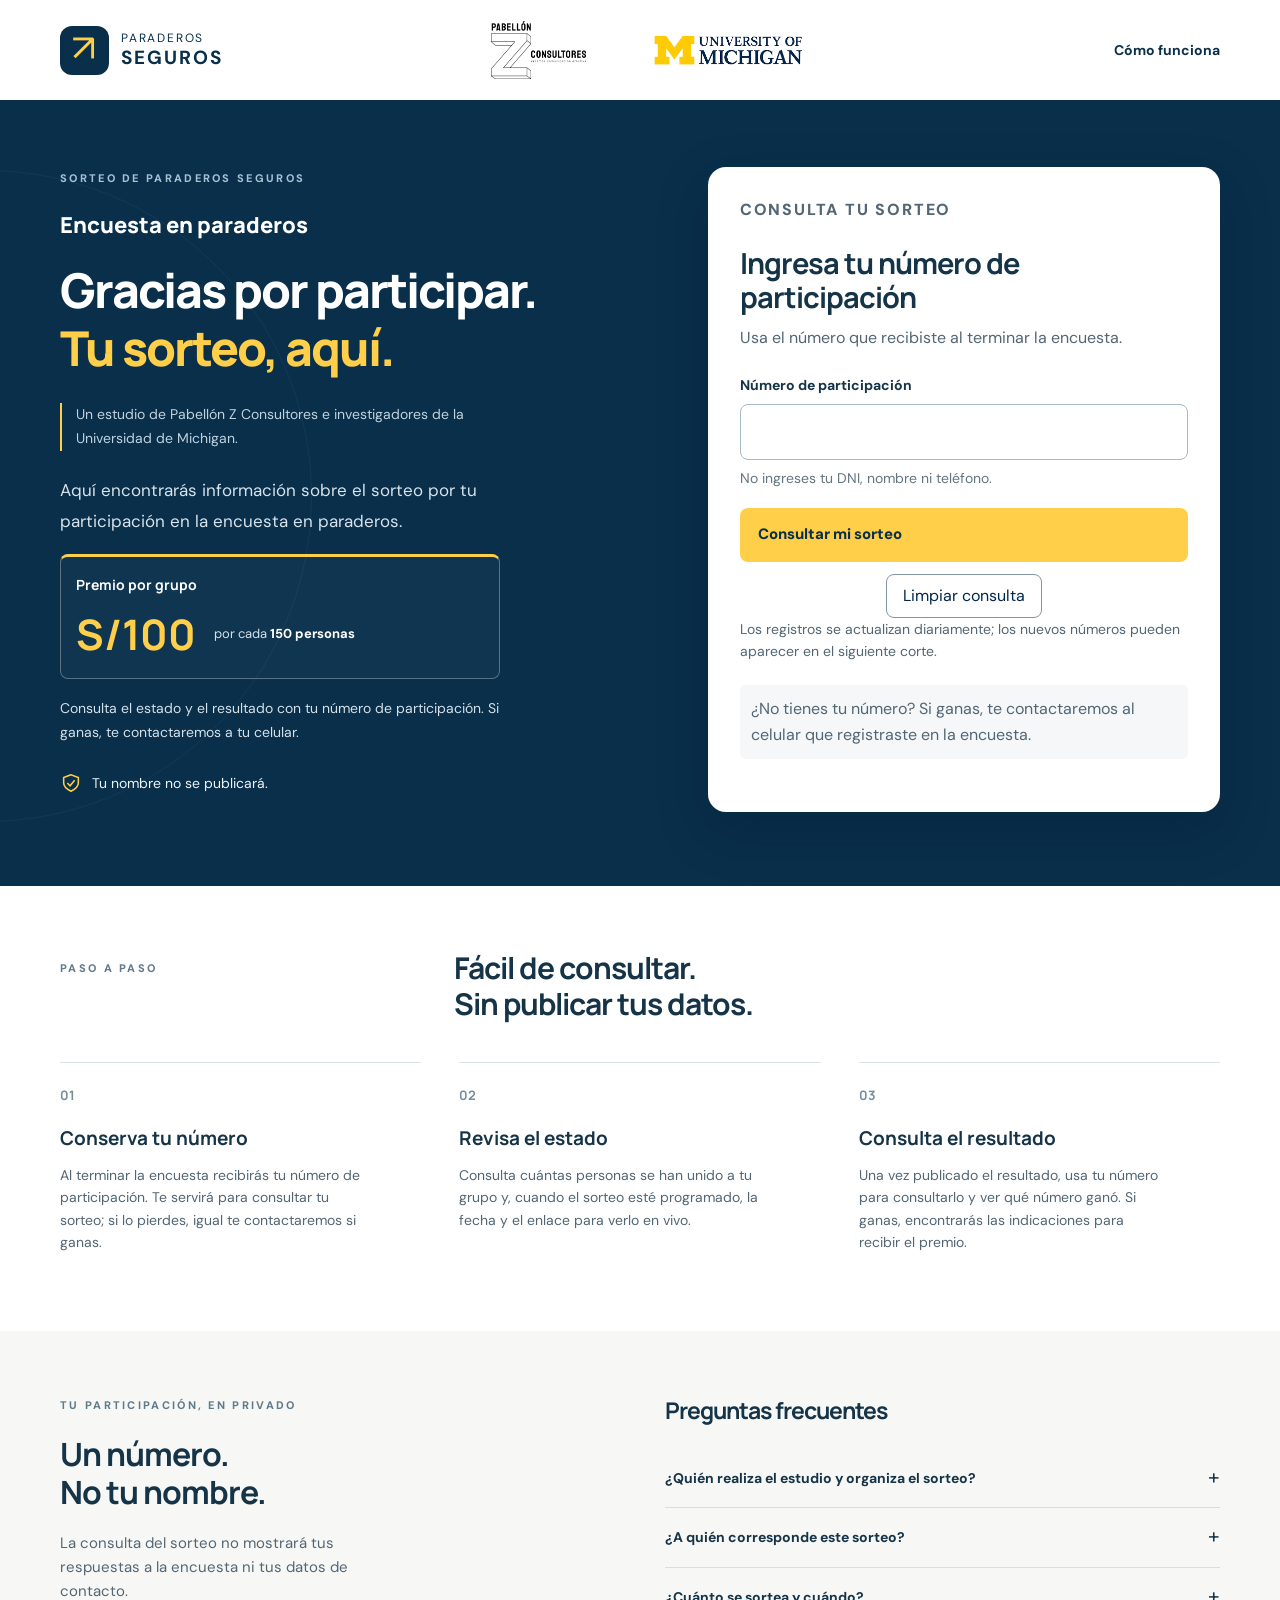
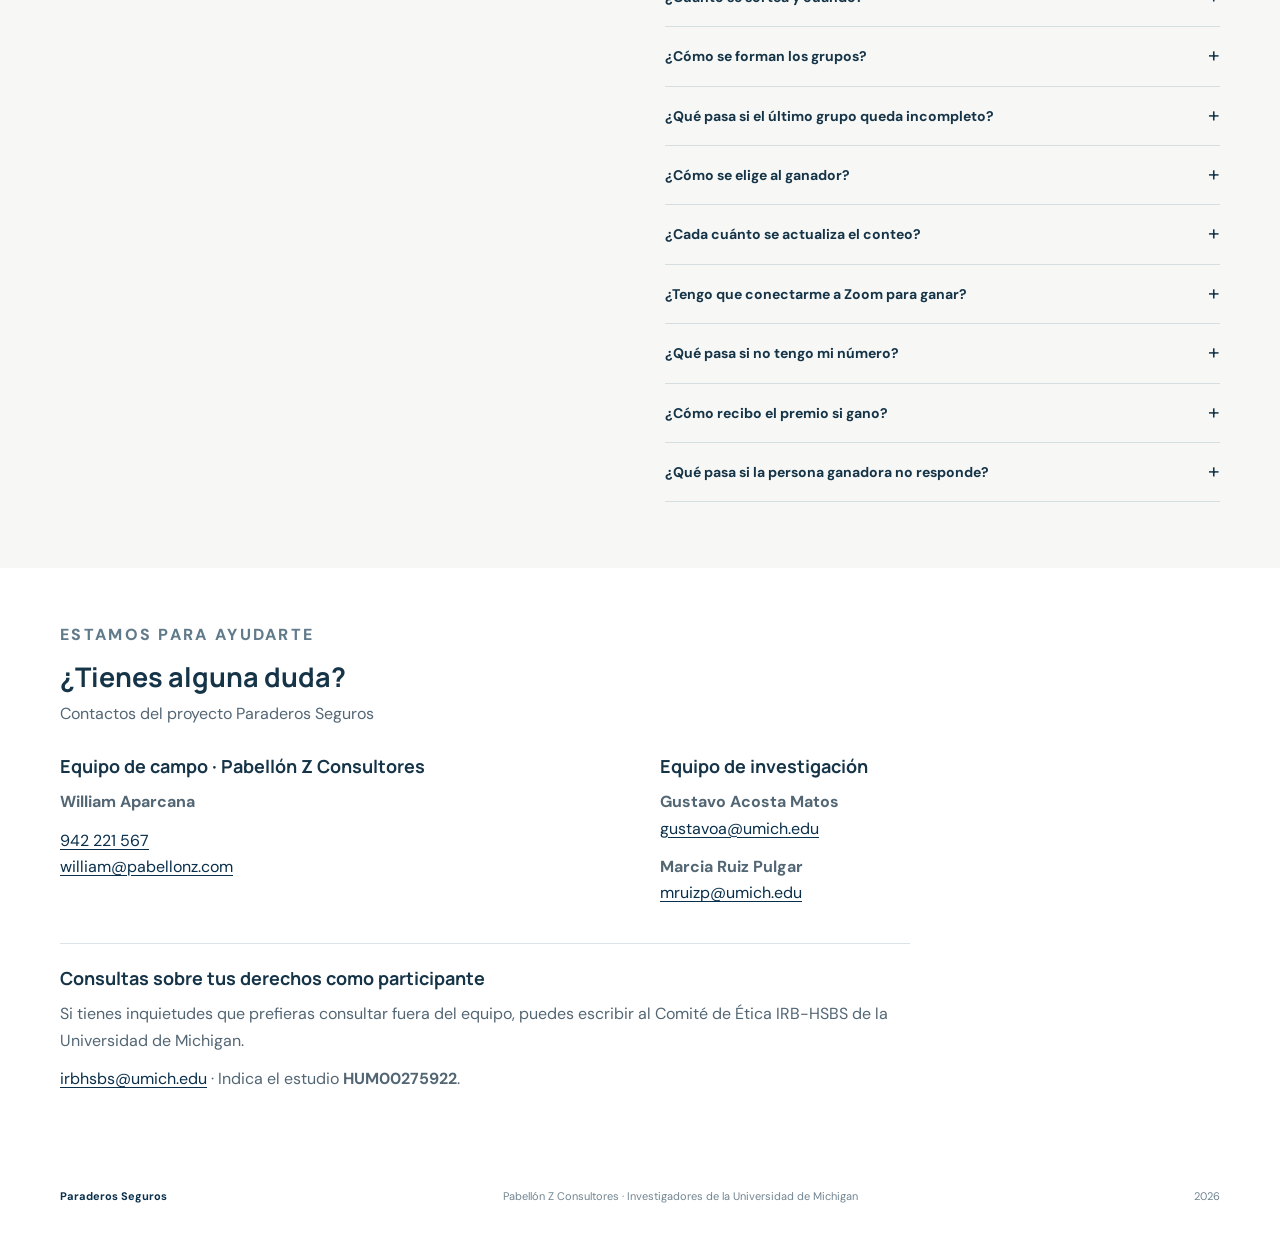
==== commit 0a069f1e: "Corregir William Aparcana y Pabellón Z Consultores" ====
--- a/presencial.html
+++ b/presencial.html
@@ -9,12 +9,12 @@
 </head>
 <body data-survey="censo">
 
-<header class="header wrap"><a class="brand" href="index.html" aria-label="Paraderos Seguros, inicio"><span class="brand-icon" aria-hidden="true">↗</span><span>PARADEROS<br><b>SEGUROS</b></span></a><div class="institution-logos" aria-label="Instituciones del estudio"><img class="pz-logo" src="pabellon-z.png" alt="Pabellón Z"><img class="um-logo" src="michigan.png" alt="Universidad de Michigan"></div><a class="header-link" href="#como-funciona">Cómo funciona </a></header>
+<header class="header wrap"><a class="brand" href="index.html" aria-label="Paraderos Seguros, inicio"><span class="brand-icon" aria-hidden="true">↗</span><span>PARADEROS<br><b>SEGUROS</b></span></a><div class="institution-logos" aria-label="Instituciones del estudio"><img class="pz-logo" src="pabellon-z.png" alt="Pabellón Z Consultores"><img class="um-logo" src="michigan.png" alt="Universidad de Michigan"></div><a class="header-link" href="#como-funciona">Cómo funciona </a></header>
 <main id="inicio">
-<section class="hero"><div class="wrap hero-grid"><div class="hero-copy"><p class="eyebrow">SORTEO DE PARADEROS SEGUROS</p><p class="page-survey-label">Encuesta en paraderos</p><h1>Gracias por participar.<br><span>Tu sorteo, aquí.</span></h1><p class="study-credit">Un estudio de Pabellón Z e investigadores de la Universidad de Michigan.</p><p class="hero-intro">Aquí encontrarás información sobre el sorteo por tu participación en la encuesta en paraderos.</p><div class="prize-options single-prize"><div class="prize-option in-person"><h2>Premio por grupo</h2><p><strong>S/100</strong><span>por cada <b>150 personas</b></span></p></div></div><p class="hero-explanation">Consulta el estado y el resultado con tu número de participación. Si ganas, te contactaremos a tu celular.</p><p class="privacy"><svg viewBox="0 0 24 24" aria-hidden="true"><path d="M12 3 4 6v6c0 5 8 9 8 9s8-4 8-9V6Z"/><path d="m8 12 3 3 5-6"/></svg>Tu nombre no se publicará.</p></div>
+<section class="hero"><div class="wrap hero-grid"><div class="hero-copy"><p class="eyebrow">SORTEO DE PARADEROS SEGUROS</p><p class="page-survey-label">Encuesta en paraderos</p><h1>Gracias por participar.<br><span>Tu sorteo, aquí.</span></h1><p class="study-credit">Un estudio de Pabellón Z Consultores e investigadores de la Universidad de Michigan.</p><p class="hero-intro">Aquí encontrarás información sobre el sorteo por tu participación en la encuesta en paraderos.</p><div class="prize-options single-prize"><div class="prize-option in-person"><h2>Premio por grupo</h2><p><strong>S/100</strong><span>por cada <b>150 personas</b></span></p></div></div><p class="hero-explanation">Consulta el estado y el resultado con tu número de participación. Si ganas, te contactaremos a tu celular.</p><p class="privacy"><svg viewBox="0 0 24 24" aria-hidden="true"><path d="M12 3 4 6v6c0 5 8 9 8 9s8-4 8-9V6Z"/><path d="m8 12 3 3 5-6"/></svg>Tu nombre no se publicará.</p></div>
 <div class="lookup-card"><p class="mini-label">CONSULTA TU SORTEO</p><h2>Ingresa tu número de participación</h2><p>Usa el número que recibiste al terminar la encuesta.</p><form id="lookup-form" novalidate><label for="participation">Número de participación</label><input id="participation" name="participation" type="text" autocomplete="off" autocapitalize="characters" spellcheck="false" maxlength="64" aria-describedby="lookup-help" required><p class="input-help" id="lookup-help">No ingreses tu DNI, nombre ni teléfono.</p><button class="primary" type="submit" disabled>Consultar mi sorteo</button><button class="clear-lookup" type="reset">Limpiar consulta</button></form><p class="small-note">Los registros se actualizan diariamente; los nuevos números pueden aparecer en el siguiente corte.</p><p class="small-note" id="last-update" hidden></p><div id="lookup-result" class="result" role="status" aria-live="polite" aria-atomic="true" hidden></div><noscript><p>Activa JavaScript para consultar tu número de participación.</p></noscript><p class="number-help">¿No tienes tu número? Si ganas, te contactaremos al celular que registraste en la encuesta.</p></div></div></section><section class="wrap how" id="como-funciona"><div class="section-heading"><p class="eyebrow">PASO A PASO</p><h2>Fácil de consultar.<br>Sin publicar tus datos.</h2></div><div class="steps"><article><span class="step-number">01</span><h3>Conserva tu número</h3><p>Al terminar la encuesta recibirás tu número de participación. Te servirá para consultar tu sorteo; si lo pierdes, igual te contactaremos si ganas.</p></article><article><span class="step-number">02</span><h3>Revisa el estado</h3><p>Consulta cuántas personas se han unido a tu grupo y, cuando el sorteo esté programado, la fecha y el enlace para verlo en vivo.</p></article><article><span class="step-number">03</span><h3>Consulta el resultado</h3><p>Una vez publicado el resultado, usa tu número para consultarlo y ver qué número ganó. Si ganas, encontrarás las indicaciones para recibir el premio.</p></article></div></section>
 <section class="info-section"><div class="wrap info-grid"><div><p class="eyebrow">TU PARTICIPACIÓN, EN PRIVADO</p><h2>Un número.<br>No tu nombre.</h2><p class="info-copy">La consulta del sorteo no mostrará tus respuestas a la encuesta ni tus datos de contacto.</p></div><div class="faq"><h2>Preguntas frecuentes</h2>
-<details><summary>¿Quién realiza el estudio y organiza el sorteo?</summary><p>Paraderos Seguros es un estudio realizado por Pabellón Z e investigadores de la Universidad de Michigan. Este mismo equipo organiza el sorteo y la transmisión en vivo por Zoom.</p></details>
+<details><summary>¿Quién realiza el estudio y organiza el sorteo?</summary><p>Paraderos Seguros es un estudio realizado por Pabellón Z Consultores e investigadores de la Universidad de Michigan. Este mismo equipo organiza el sorteo y la transmisión en vivo por Zoom.</p></details>
 <details><summary>¿A quién corresponde este sorteo?</summary><p>Este sorteo corresponde a las personas registradas en la encuesta en paraderos. Cada persona participa únicamente en la encuesta y el sorteo que le corresponden.</p></details>
 <details><summary>¿Cuánto se sortea y cuándo?</summary><p>Sorteamos S/100 por cada grupo de 150 personas de la encuesta en paraderos. Una vez que se complete un grupo, el equipo fijará y publicará la fecha del sorteo. Al terminar el estudio, el último grupo también participará por S/100 aunque tenga menos de 150 personas.</p></details>
 <details><summary>¿Cómo se forman los grupos?</summary><p>Reunimos a las personas de la encuesta en paraderos de todos los paraderos por orden de registro hasta completar grupos de 150 personas.</p></details><details><summary>¿Qué pasa si el último grupo queda incompleto?</summary><p>Al finalizar el estudio, el último grupo de la encuesta en paraderos tendrá un sorteo de S/100 aunque no haya llegado a 150 personas. Publicaremos la fecha correspondiente.</p></details><details><summary>¿Cómo se elige al ganador?</summary><p>Se realiza un sorteo entre los números de participación del grupo. El primer número que salga será el ganador. Publicaremos ese número, sin el nombre de la persona.</p></details>
@@ -24,9 +24,9 @@
 <details><summary>¿Cómo recibo el premio si gano?</summary><p>Durante la encuesta verificamos tu número celular e identidad. Si ganas, el equipo te contactará a ese celular. Tendrás 14 días calendario desde el primer aviso al celular registrado para responder. Dejaremos constancia de los intentos de contacto y enviaremos recordatorios. El pago se realizará por Yape o transferencia.</p></details>
 <details><summary>¿Qué pasa si la persona ganadora no responde?</summary><p>Si no responde en los 14 días calendario desde el primer aviso al celular registrado, realizaremos un nuevo sorteo entre las demás personas del mismo grupo. El número de la persona que no respondió quedará excluido de ese nuevo sorteo. Publicaremos el nuevo resultado sin divulgar nombres.</p></details></div></div></section>
 <section class="wrap contact contact-expanded" id="contacto"><div><p class="eyebrow">ESTAMOS PARA AYUDARTE</p><h2>¿Tienes alguna duda?</h2><p>Contactos del proyecto Paraderos Seguros</p></div>
-<div class="contact-grid"><div><h3>Equipo de campo · Pabellón Z</h3><p><strong>William Aparacana</strong></p><p><a href="tel:+51942221567">942 221 567</a><br><a href="mailto:william@pabellonz.com">william@pabellonz.com</a></p></div>
+<div class="contact-grid"><div><h3>Equipo de campo · Pabellón Z Consultores</h3><p><strong>William Aparcana</strong></p><p><a href="tel:+51942221567">942 221 567</a><br><a href="mailto:william@pabellonz.com">william@pabellonz.com</a></p></div>
 <div><h3>Equipo de investigación</h3><p><strong>Gustavo Acosta Matos</strong><br><a href="mailto:gustavoa@umich.edu">gustavoa@umich.edu</a></p><p><strong>Marcia Ruiz Pulgar</strong><br><a href="mailto:mruizp@umich.edu">mruizp@umich.edu</a></p></div></div>
 <div class="ethics-contact"><h3>Consultas sobre tus derechos como participante</h3><p>Si tienes inquietudes que prefieras consultar fuera del equipo, puedes escribir al Comité de Ética IRB-HSBS de la Universidad de Michigan.</p><p><a href="mailto:irbhsbs@umich.edu">irbhsbs@umich.edu</a> · Indica el estudio <strong>HUM00275922</strong>.</p></div></section>
 
-</main><footer class="wrap footer"><span>Paraderos Seguros</span><span>Pabellón Z · Investigadores de la Universidad de Michigan</span><span>2026</span></footer>
+</main><footer class="wrap footer"><span>Paraderos Seguros</span><span>Pabellón Z Consultores · Investigadores de la Universidad de Michigan</span><span>2026</span></footer>
 </body></html>
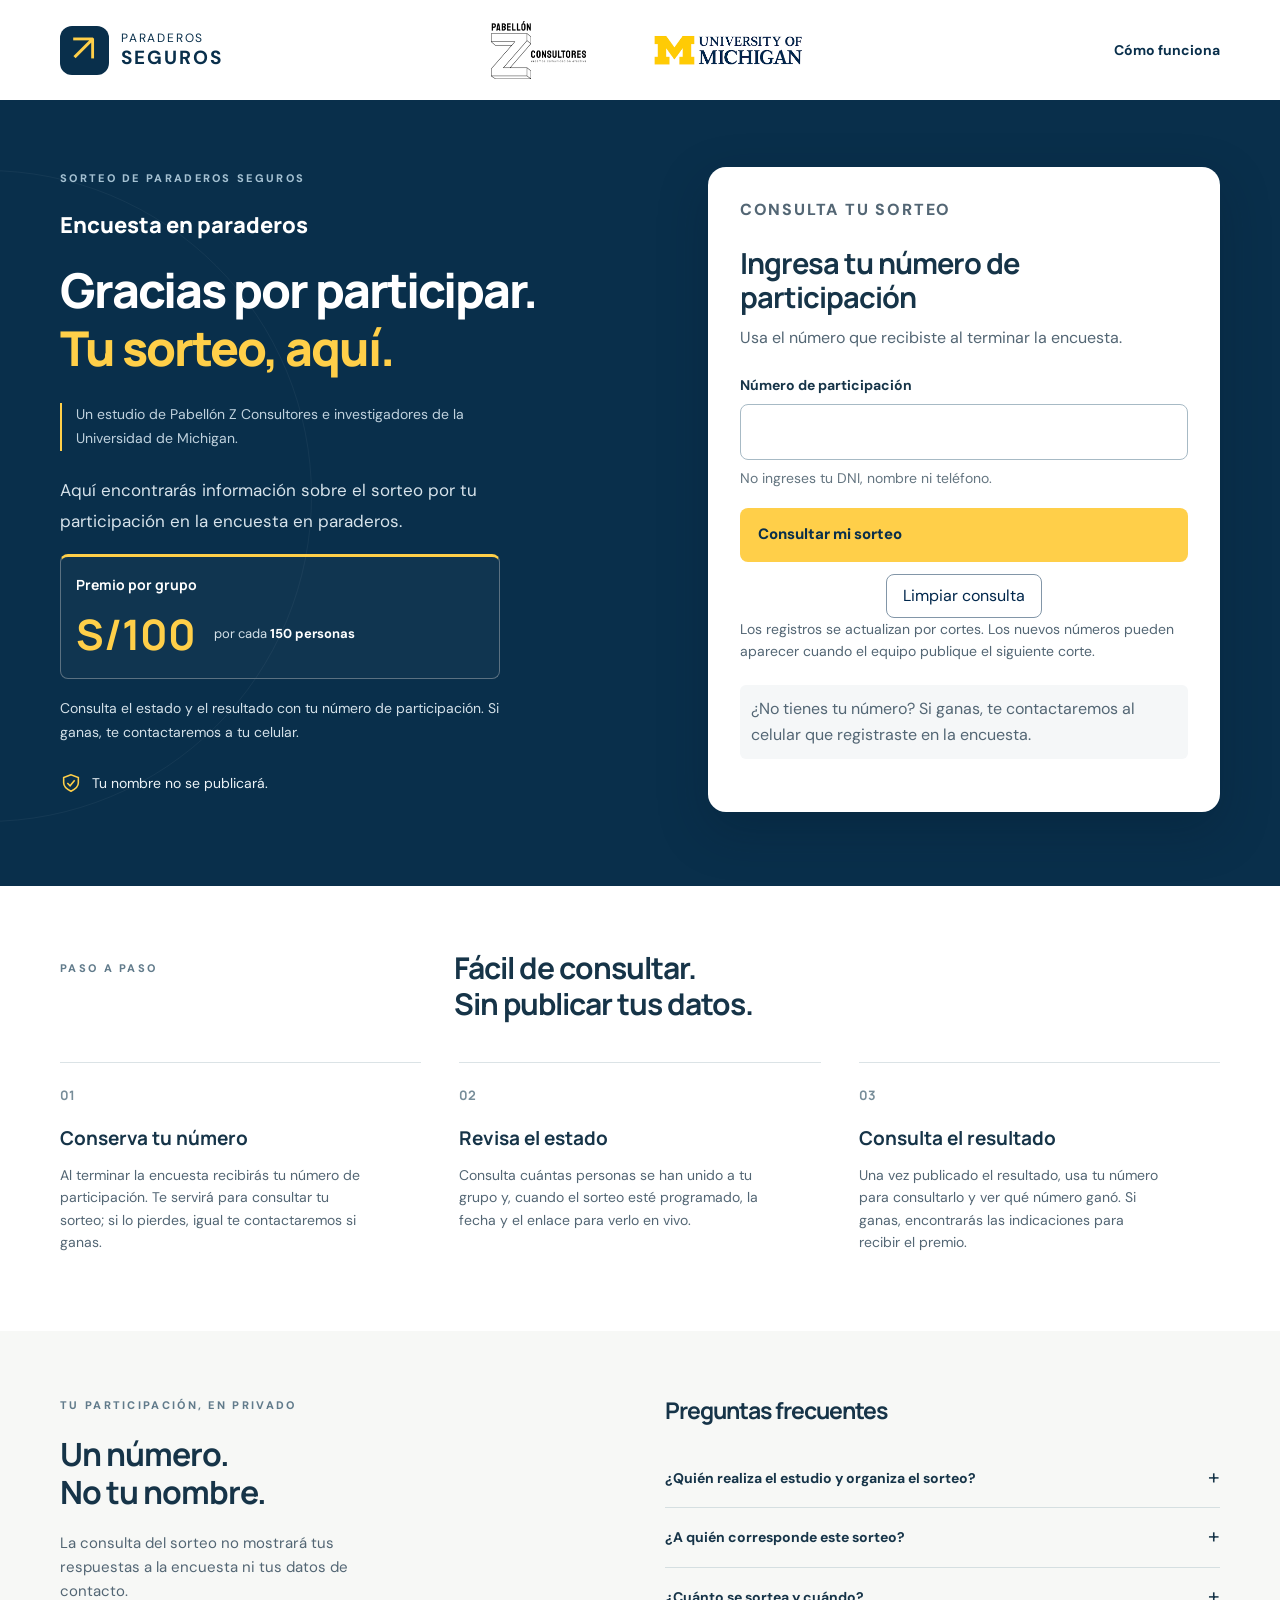
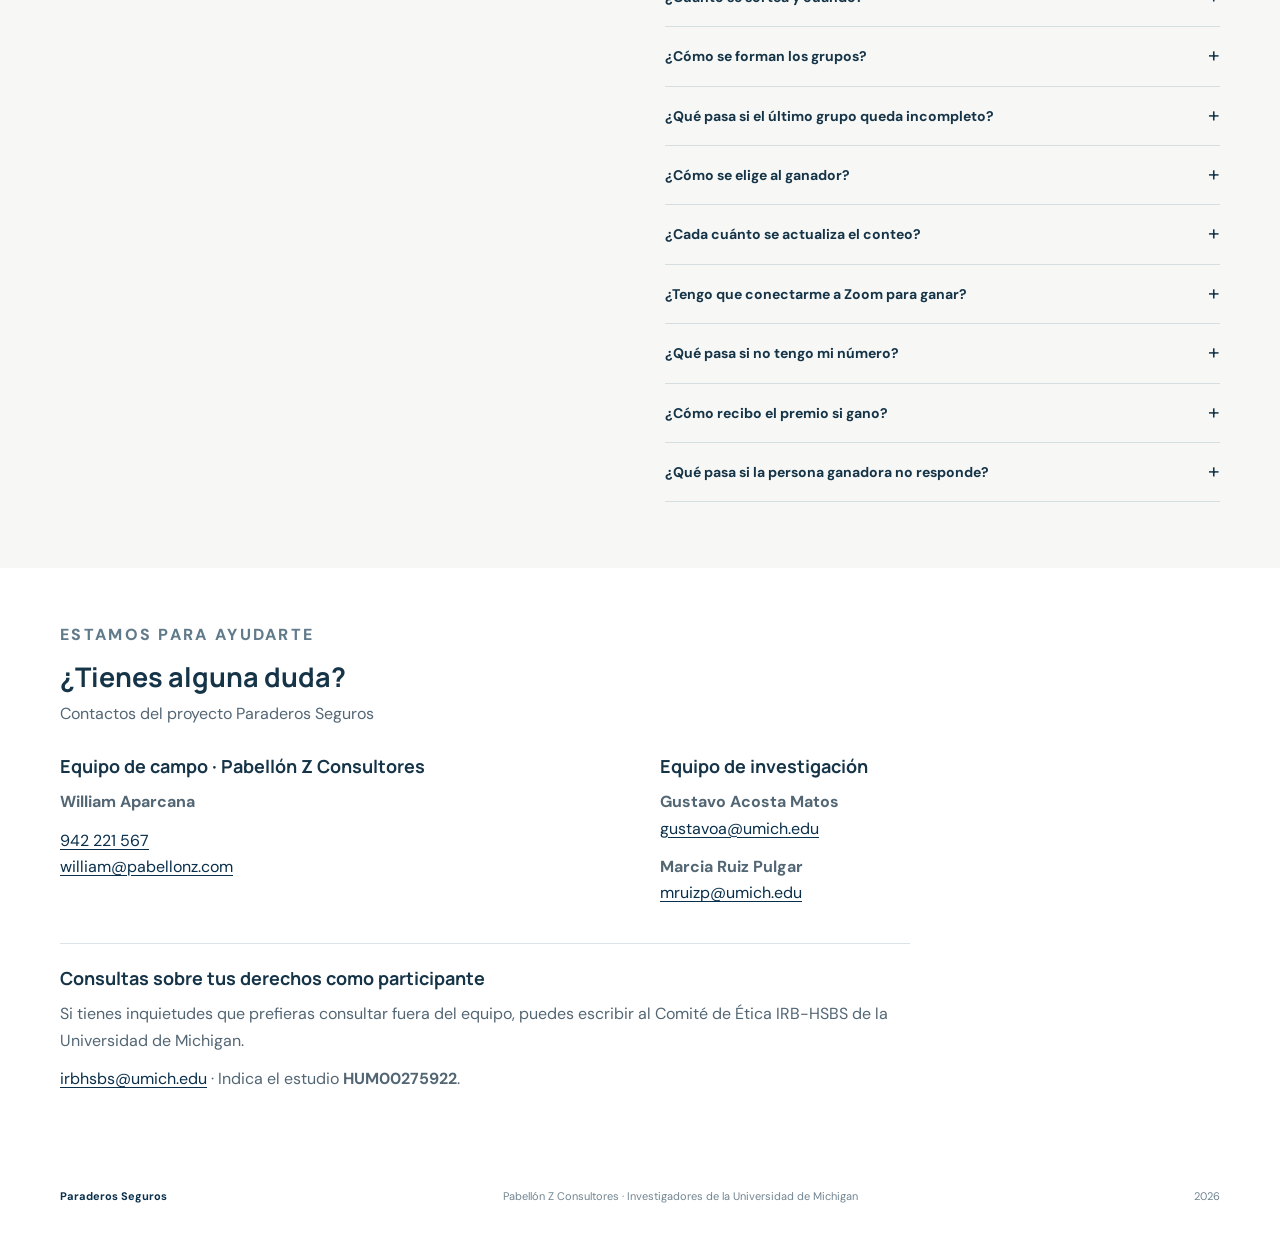
==== commit b53a12d5: "Publicar 168 códigos válidos del censo" ====
--- a/presencial.html
+++ b/presencial.html
@@ -12,13 +12,13 @@
 <header class="header wrap"><a class="brand" href="index.html" aria-label="Paraderos Seguros, inicio"><span class="brand-icon" aria-hidden="true">↗</span><span>PARADEROS<br><b>SEGUROS</b></span></a><div class="institution-logos" aria-label="Instituciones del estudio"><img class="pz-logo" src="pabellon-z.png" alt="Pabellón Z Consultores"><img class="um-logo" src="michigan.png" alt="Universidad de Michigan"></div><a class="header-link" href="#como-funciona">Cómo funciona </a></header>
 <main id="inicio">
 <section class="hero"><div class="wrap hero-grid"><div class="hero-copy"><p class="eyebrow">SORTEO DE PARADEROS SEGUROS</p><p class="page-survey-label">Encuesta en paraderos</p><h1>Gracias por participar.<br><span>Tu sorteo, aquí.</span></h1><p class="study-credit">Un estudio de Pabellón Z Consultores e investigadores de la Universidad de Michigan.</p><p class="hero-intro">Aquí encontrarás información sobre el sorteo por tu participación en la encuesta en paraderos.</p><div class="prize-options single-prize"><div class="prize-option in-person"><h2>Premio por grupo</h2><p><strong>S/100</strong><span>por cada <b>150 personas</b></span></p></div></div><p class="hero-explanation">Consulta el estado y el resultado con tu número de participación. Si ganas, te contactaremos a tu celular.</p><p class="privacy"><svg viewBox="0 0 24 24" aria-hidden="true"><path d="M12 3 4 6v6c0 5 8 9 8 9s8-4 8-9V6Z"/><path d="m8 12 3 3 5-6"/></svg>Tu nombre no se publicará.</p></div>
-<div class="lookup-card"><p class="mini-label">CONSULTA TU SORTEO</p><h2>Ingresa tu número de participación</h2><p>Usa el número que recibiste al terminar la encuesta.</p><form id="lookup-form" novalidate><label for="participation">Número de participación</label><input id="participation" name="participation" type="text" autocomplete="off" autocapitalize="characters" spellcheck="false" maxlength="64" aria-describedby="lookup-help" required><p class="input-help" id="lookup-help">No ingreses tu DNI, nombre ni teléfono.</p><button class="primary" type="submit" disabled>Consultar mi sorteo</button><button class="clear-lookup" type="reset">Limpiar consulta</button></form><p class="small-note">Los registros se actualizan diariamente; los nuevos números pueden aparecer en el siguiente corte.</p><p class="small-note" id="last-update" hidden></p><div id="lookup-result" class="result" role="status" aria-live="polite" aria-atomic="true" hidden></div><noscript><p>Activa JavaScript para consultar tu número de participación.</p></noscript><p class="number-help">¿No tienes tu número? Si ganas, te contactaremos al celular que registraste en la encuesta.</p></div></div></section><section class="wrap how" id="como-funciona"><div class="section-heading"><p class="eyebrow">PASO A PASO</p><h2>Fácil de consultar.<br>Sin publicar tus datos.</h2></div><div class="steps"><article><span class="step-number">01</span><h3>Conserva tu número</h3><p>Al terminar la encuesta recibirás tu número de participación. Te servirá para consultar tu sorteo; si lo pierdes, igual te contactaremos si ganas.</p></article><article><span class="step-number">02</span><h3>Revisa el estado</h3><p>Consulta cuántas personas se han unido a tu grupo y, cuando el sorteo esté programado, la fecha y el enlace para verlo en vivo.</p></article><article><span class="step-number">03</span><h3>Consulta el resultado</h3><p>Una vez publicado el resultado, usa tu número para consultarlo y ver qué número ganó. Si ganas, encontrarás las indicaciones para recibir el premio.</p></article></div></section>
+<div class="lookup-card"><p class="mini-label">CONSULTA TU SORTEO</p><h2>Ingresa tu número de participación</h2><p>Usa el número que recibiste al terminar la encuesta.</p><form id="lookup-form" novalidate><label for="participation">Número de participación</label><input id="participation" name="participation" type="text" autocomplete="off" autocapitalize="characters" spellcheck="false" maxlength="64" aria-describedby="lookup-help" required><p class="input-help" id="lookup-help">No ingreses tu DNI, nombre ni teléfono.</p><button class="primary" type="submit" disabled>Consultar mi sorteo</button><button class="clear-lookup" type="reset">Limpiar consulta</button></form><p class="small-note">Los registros se actualizan por cortes. Los nuevos números pueden aparecer cuando el equipo publique el siguiente corte.</p><p class="small-note" id="last-update" hidden></p><div id="lookup-result" class="result" role="status" aria-live="polite" aria-atomic="true" hidden></div><noscript><p>Activa JavaScript para consultar tu número de participación.</p></noscript><p class="number-help">¿No tienes tu número? Si ganas, te contactaremos al celular que registraste en la encuesta.</p></div></div></section><section class="wrap how" id="como-funciona"><div class="section-heading"><p class="eyebrow">PASO A PASO</p><h2>Fácil de consultar.<br>Sin publicar tus datos.</h2></div><div class="steps"><article><span class="step-number">01</span><h3>Conserva tu número</h3><p>Al terminar la encuesta recibirás tu número de participación. Te servirá para consultar tu sorteo; si lo pierdes, igual te contactaremos si ganas.</p></article><article><span class="step-number">02</span><h3>Revisa el estado</h3><p>Consulta cuántas personas se han unido a tu grupo y, cuando el sorteo esté programado, la fecha y el enlace para verlo en vivo.</p></article><article><span class="step-number">03</span><h3>Consulta el resultado</h3><p>Una vez publicado el resultado, usa tu número para consultarlo y ver qué número ganó. Si ganas, encontrarás las indicaciones para recibir el premio.</p></article></div></section>
 <section class="info-section"><div class="wrap info-grid"><div><p class="eyebrow">TU PARTICIPACIÓN, EN PRIVADO</p><h2>Un número.<br>No tu nombre.</h2><p class="info-copy">La consulta del sorteo no mostrará tus respuestas a la encuesta ni tus datos de contacto.</p></div><div class="faq"><h2>Preguntas frecuentes</h2>
 <details><summary>¿Quién realiza el estudio y organiza el sorteo?</summary><p>Paraderos Seguros es un estudio realizado por Pabellón Z Consultores e investigadores de la Universidad de Michigan. Este mismo equipo organiza el sorteo y la transmisión en vivo por Zoom.</p></details>
 <details><summary>¿A quién corresponde este sorteo?</summary><p>Este sorteo corresponde a las personas registradas en la encuesta en paraderos. Cada persona participa únicamente en la encuesta y el sorteo que le corresponden.</p></details>
 <details><summary>¿Cuánto se sortea y cuándo?</summary><p>Sorteamos S/100 por cada grupo de 150 personas de la encuesta en paraderos. Una vez que se complete un grupo, el equipo fijará y publicará la fecha del sorteo. Al terminar el estudio, el último grupo también participará por S/100 aunque tenga menos de 150 personas.</p></details>
 <details><summary>¿Cómo se forman los grupos?</summary><p>Reunimos a las personas de la encuesta en paraderos de todos los paraderos por orden de registro hasta completar grupos de 150 personas.</p></details><details><summary>¿Qué pasa si el último grupo queda incompleto?</summary><p>Al finalizar el estudio, el último grupo de la encuesta en paraderos tendrá un sorteo de S/100 aunque no haya llegado a 150 personas. Publicaremos la fecha correspondiente.</p></details><details><summary>¿Cómo se elige al ganador?</summary><p>Se realiza un sorteo entre los números de participación del grupo. El primer número que salga será el ganador. Publicaremos ese número, sin el nombre de la persona.</p></details>
-<details><summary>¿Cada cuánto se actualiza el conteo?</summary><p>Actualizamos los conteos diariamente y mostraremos la fecha y hora del último corte. Los nuevos registros pueden aparecer en el corte siguiente; no es un contador en tiempo real.</p></details>
+<details><summary>¿Cada cuánto se actualiza el conteo?</summary><p>El equipo publica actualizaciones por cortes. Mostraremos la fecha y hora del último corte disponible. Los nuevos registros pueden aparecer en el corte siguiente; no es un contador en tiempo real.</p></details>
 <details><summary>¿Tengo que conectarme a Zoom para ganar?</summary><p>No. Puedes seguir el sorteo en vivo por Zoom, pero si tu número gana, el equipo te contactará al celular que nos diste durante la encuesta. El resultado también quedará publicado aquí.</p></details>
 <details><summary>¿Qué pasa si no tengo mi número?</summary><p>No hay problema. Si resultas ganador o ganadora, te contactaremos al celular que nos diste durante la encuesta. No necesitas conservar tu número de participación para recibir el premio.</p></details>
 <details><summary>¿Cómo recibo el premio si gano?</summary><p>Durante la encuesta verificamos tu número celular e identidad. Si ganas, el equipo te contactará a ese celular. Tendrás 14 días calendario desde el primer aviso al celular registrado para responder. Dejaremos constancia de los intentos de contacto y enviaremos recordatorios. El pago se realizará por Yape o transferencia.</p></details>
